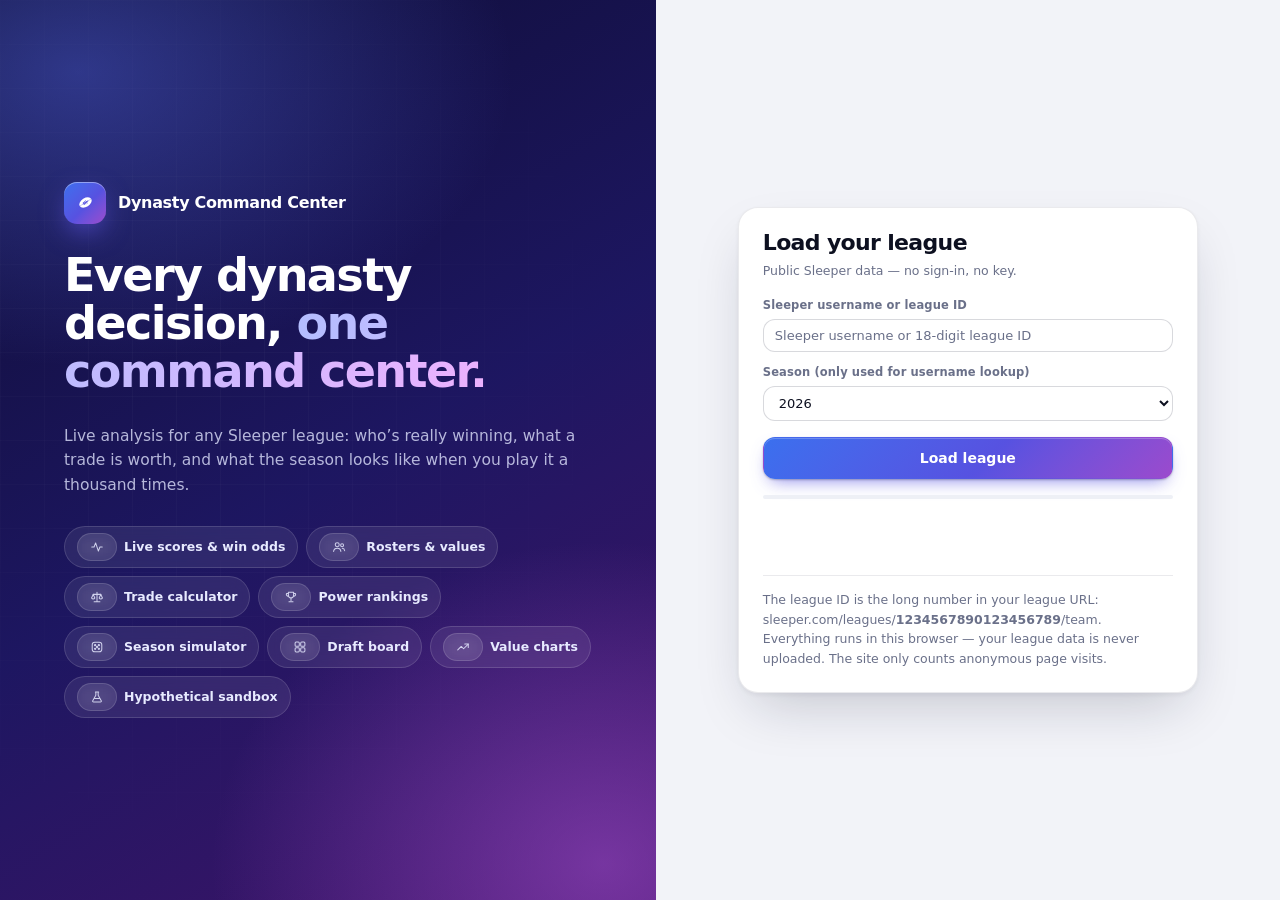
==== index.html @ 86004b3c "Add GoatCounter anonymous visit counts Adds the GoatCounter tag with its automatic page-load count o" ====
<!doctype html>
<html lang="en">
<head>
<meta charset="utf-8">
<meta name="viewport" content="width=device-width, initial-scale=1, viewport-fit=cover">
<title>Dynasty Command Center</title>
<meta name="description" content="Live Sleeper dynasty league analysis — rosters, trade calculator, power rankings, season simulation, draft-pick pricing and a hypothetical roster sandbox.">
<meta name="color-scheme" content="light dark">
<!-- the two media-matched colours are the fallback; once the page runs it keeps one plain tag in step with the theme and accent -->
<meta name="theme-color" content="#f2f3f8" media="(prefers-color-scheme: light)">
<meta name="theme-color" content="#0a0d17" media="(prefers-color-scheme: dark)">
<link rel="icon" href="data:image/svg+xml,<svg xmlns='http://www.w3.org/2000/svg' viewBox='0 0 64 64'><defs><linearGradient id='g' x1='0' y1='0' x2='1' y2='1'><stop offset='0' stop-color='%232a78d6'/><stop offset='1' stop-color='%234a3aa7'/></linearGradient></defs><rect width='64' height='64' rx='14' fill='url(%23g)'/><g transform='rotate(-32 32 32)'><ellipse cx='32' cy='32' rx='18' ry='11' fill='%23fdfdfb'/><path d='M24 32h16' stroke='%232a78d6' stroke-width='2.4' stroke-linecap='round'/><path d='M27 28.6v6.8M31 28.6v6.8M35 28.6v6.8' stroke='%232a78d6' stroke-width='2.2' stroke-linecap='round'/></g></svg>">
<!-- SITE-ONLY: these resolve when hosted; a bare local file just 404s them harmlessly -->
<link rel="apple-touch-icon" href="/apple-touch-icon.png">
<link rel="manifest" href="/site.webmanifest">
<meta name="apple-mobile-web-app-title" content="Dynasty">
<meta name="apple-mobile-web-app-capable" content="yes">
<meta name="mobile-web-app-capable" content="yes">
<meta property="og:type" content="website">
<meta property="og:title" content="Dynasty Command Center">
<meta property="og:description" content="Live Sleeper dynasty league analysis — rosters, trade calculator, power rankings, season simulation, draft-pick pricing and a hypothetical roster sandbox.">
<meta property="og:url" content="https://fantasy.johnsencorey.com/">
<meta property="og:image" content="https://fantasy.johnsencorey.com/og-image.png">
<meta name="twitter:card" content="summary_large_image">
<!-- /SITE-ONLY -->
<link rel="stylesheet" href="css/tokens.css">
<link rel="stylesheet" href="css/layout.css">
<link rel="stylesheet" href="css/components.css">
<link rel="stylesheet" href="css/simple.css">
<link rel="stylesheet" href="css/responsive.css">
<!-- Anonymous visit counts (GoatCounter: no cookies, no personal data). The page-load count is switched off because
     this is one page that changes view without reloading; track() in js/core.js reports each view and a few events,
     page names only — never the URL hash, which carries league IDs and trades. -->
<script data-goatcounter="https://coreyjohnsen.goatcounter.com/count"
        data-goatcounter-settings='{"no_onload": true}'
        async src="//gc.zgo.at/count.js"></script>
</head>
<body>
<div id="app"></div>
<div class="tt" id="tt"></div>
<script src="js/sim-kernel.js"></script>
<script src="js/core.js"></script>
<script src="js/values.js"></script>
<script src="js/league.js"></script>
<script src="js/simulation.js"></script>
<script src="js/ui.js"></script>
<script src="js/shell.js"></script>
<script src="js/rosters.js"></script>
<script src="js/power.js"></script>
<script src="js/standings.js"></script>
<script src="js/trade.js"></script>
<script src="js/finder.js"></script>
<script src="js/sim.js"></script>
<script src="js/draft.js"></script>
<script src="js/stock.js"></script>
<script src="js/player.js"></script>
<script src="js/replay.js"></script>
<script src="js/league-pages.js"></script>
<script src="js/lineup.js"></script>
<script src="js/scout.js"></script>
<script src="js/trades.js"></script>
<script src="js/week-analysis.js"></script>
<script src="js/h2h.js"></script>
<script src="js/week-helpers.js"></script>
<script src="js/week.js"></script>
<script src="js/home.js"></script>
<script src="js/players.js"></script>
<script src="js/hypothetical.js"></script>
<script src="js/share.js"></script>
<script src="js/boot.js"></script>
</body>
</html>
---- css/tokens.css ----
/* ============ tokens ============
   One scale of cool neutrals, one brand (indigo into violet) and the data
   palette (--s1…--s8, --seq-*) that every chart reads from. The brand is chrome
   only — navigation, primary actions, focus — so it never competes with the
   colours that carry meaning in a chart or a position pill. */
:root{
  color-scheme: light;
  --surface-1:#ffffff; --surface-2:#f8f9fc; --surface-3:#eef0f6; --plane:#f2f3f8;
  --text-primary:#0d1020; --text-secondary:#454b63; --text-muted:#6a7089;
  --grid:#e8eaf2; --axis:#c8ccdb; --border:rgba(18,22,48,0.085); --border-strong:rgba(18,22,48,0.16);
  --s1:#2f6df0; --s2:#eb6834; --s3:#1baf7a; --s4:#eda100; --s5:#e87ba4; --s6:#008300; --s7:#6a4fd8; --s8:#e34948;
  --seq-100:#d3e3fc; --seq-150:#bdd5f8; --seq-200:#a3c6f5; --seq-250:#89b7f1; --seq-300:#6fa7ee;
  --seq-350:#5798ea; --seq-400:#3f89e6; --seq-450:#2f6df0; --seq-500:#2960d6; --seq-550:#2252b8;
  --seq-600:#1c4499; --seq-650:#15367d; --seq-700:#0f2961;
  --div-neutral:#eff0f5;
  --good:#12a150; --warning:#fab219; --serious:#ec835a; --critical:#d93b45;
  --good-text:#0a7a3b; --bad-text:#c0303a;
  --brand:#4f5bf0; --brand-2:#8a5cf6; --brand-soft:color-mix(in srgb, var(--brand) 9%, transparent);
  --brand-grad:linear-gradient(135deg,#4468f5 0%,#6a55f2 55%,#8a5cf6 100%);
  --ring:0 0 0 3px color-mix(in srgb, var(--brand) 28%, transparent);
  --ink:#0e1226; --ink-2:#161b36; --ink-text:#aab0cc; --ink-text-hi:#ffffff;
  --hero-a:#10143a; --hero-b:#1c2160; --hero-c:#2d2078;
  --glow-a:rgba(168,108,255,.5); --glow-b:rgba(70,118,255,.42);
  --title-a:#9fb0ff; --title-b:#d2a6ff; --nav-on:#b9c2ff;
  --shadow-xs: 0 1px 2px rgba(18,22,48,.06);
  --shadow: 0 1px 2px rgba(18,22,48,.04), 0 10px 28px -12px rgba(18,22,48,.12);
  --shadow-lg: 0 2px 4px rgba(18,22,48,.05), 0 24px 56px -16px rgba(18,22,48,.22);
  --r:16px; --r-sm:10px;
  --font: "Inter var","Inter",ui-sans-serif,system-ui,-apple-system,"Segoe UI Variable Text","Segoe UI",Roboto,"Helvetica Neue",Arial,sans-serif;
  --ease:cubic-bezier(.2,.7,.2,1);
}
@media (prefers-color-scheme: dark){
  :root:not([data-theme="light"]){
    color-scheme: dark;
    --surface-1:#141826; --surface-2:#0f1320; --surface-3:#1c2132; --plane:#0a0d17;
    --text-primary:#f3f5fb; --text-secondary:#b9bfd3; --text-muted:#8b92ab;
    --grid:#232940; --axis:#343b57; --border:rgba(255,255,255,0.075); --border-strong:rgba(255,255,255,0.15);
    --s1:#4b8cf2; --s2:#e0652f; --s3:#22b585; --s4:#d9981a; --s5:#df5f8e; --s6:#1a9a1a; --s7:#9b8cf0; --s8:#ee6b6b;
    --div-neutral:#343b57;
    --good:#22b15f; --good-text:#3fcf80; --bad-text:#f27a7a;
    --brand:#7480ff; --brand-2:#a37bff;
    --brand-grad:linear-gradient(135deg,#5b78ff 0%,#7a62f7 55%,#9a68fb 100%);
    --ink:#070912; --ink-2:#0d1020;
    --shadow-xs: 0 1px 2px rgba(0,0,0,.4);
    --shadow: 0 1px 2px rgba(0,0,0,.35), 0 12px 32px -12px rgba(0,0,0,.6);
    --shadow-lg: 0 2px 4px rgba(0,0,0,.4), 0 28px 60px -16px rgba(0,0,0,.75);
  }
}
:root[data-theme="dark"]{
  color-scheme: dark;
  --surface-1:#141826; --surface-2:#0f1320; --surface-3:#1c2132; --plane:#0a0d17;
  --text-primary:#f3f5fb; --text-secondary:#b9bfd3; --text-muted:#8b92ab;
  --grid:#232940; --axis:#343b57; --border:rgba(255,255,255,0.075); --border-strong:rgba(255,255,255,0.15);
  --s1:#4b8cf2; --s2:#e0652f; --s3:#22b585; --s4:#d9981a; --s5:#df5f8e; --s6:#1a9a1a; --s7:#9b8cf0; --s8:#ee6b6b;
  --div-neutral:#343b57;
  --good:#22b15f; --good-text:#3fcf80; --bad-text:#f27a7a;
  --brand:#7480ff; --brand-2:#a37bff;
  --brand-grad:linear-gradient(135deg,#5b78ff 0%,#7a62f7 55%,#9a68fb 100%);
  --ink:#070912; --ink-2:#0d1020;
  --shadow-xs: 0 1px 2px rgba(0,0,0,.4);
  --shadow: 0 1px 2px rgba(0,0,0,.35), 0 12px 32px -12px rgba(0,0,0,.6);
  --shadow-lg: 0 2px 4px rgba(0,0,0,.4), 0 28px 60px -16px rgba(0,0,0,.75);
}

/* ---- accent themes ----
   The brand is one hue. Everything that is "brand" — buttons, links, focus, the
   sidebar's tint, the home banner, the landing page — is derived from --hue, so a
   theme is a single number (plus --cs, how saturated: 0 is graphite). The hex
   values above are what a browser without oklch() keeps: the original indigo. */
:root{--hue:278;--cs:1}
:root[data-accent="blue"]{--hue:252}
:root[data-accent="teal"]{--hue:200}
:root[data-accent="green"]{--hue:157}
:root[data-accent="orange"]{--hue:48}
:root[data-accent="rose"]{--hue:8}
:root[data-accent="graphite"]{--hue:265;--cs:.12}
@supports (color: oklch(50% .1 200)){
  :root{
    --brand:oklch(53% calc(.21*var(--cs)) var(--hue));
    --brand-2:oklch(57% calc(.2*var(--cs)) calc(var(--hue) + 32));
    --brand-grad:linear-gradient(135deg,oklch(58% calc(.2*var(--cs)) calc(var(--hue) - 14)) 0%,var(--brand) 55%,var(--brand-2) 100%);
    --ink:oklch(15.5% calc(.04*var(--cs)) var(--hue)); --ink-2:oklch(20.5% calc(.052*var(--cs)) var(--hue));
    --hero-a:oklch(19% calc(.075*var(--cs)) var(--hue)); --hero-b:oklch(27% calc(.125*var(--cs)) var(--hue)); --hero-c:oklch(31% calc(.14*var(--cs)) calc(var(--hue) + 24));
    --glow-a:oklch(62% calc(.2*var(--cs)) calc(var(--hue) + 36) / .5); --glow-b:oklch(60% calc(.2*var(--cs)) calc(var(--hue) - 6) / .42);
    --title-a:oklch(82% calc(.11*var(--cs)) var(--hue)); --title-b:oklch(84% calc(.12*var(--cs)) calc(var(--hue) + 40));
    --nav-on:oklch(84% calc(.09*var(--cs)) var(--hue));
  }
}
@supports (color: oklch(50% .1 200)){
  @media (prefers-color-scheme: dark){
    :root:not([data-theme="light"]){
      --brand:oklch(71% calc(.17*var(--cs)) var(--hue));
      --brand-2:oklch(73% calc(.17*var(--cs)) calc(var(--hue) + 32));
      --brand-grad:linear-gradient(135deg,oklch(66% calc(.19*var(--cs)) calc(var(--hue) - 14)) 0%,oklch(62% calc(.2*var(--cs)) var(--hue)) 55%,oklch(64% calc(.2*var(--cs)) calc(var(--hue) + 32)) 100%);
      --side-wash:14%; --page-wash:3.5%;
    --ink:oklch(9.5% calc(.024*var(--cs)) var(--hue)); --ink-2:oklch(13% calc(.032*var(--cs)) var(--hue));
      /* the dark surfaces carry only a whisper of the accent's hue, so they read as near-neutral charcoal; the sidebar (--ink) sits darker than the page */
      --plane:oklch(14.5% calc(.014*var(--cs)) var(--hue)); --surface-1:oklch(18.5% calc(.016*var(--cs)) var(--hue));
      --surface-2:oklch(16.3% calc(.015*var(--cs)) var(--hue)); --surface-3:oklch(23% calc(.018*var(--cs)) var(--hue));
      --grid:oklch(26% calc(.02*var(--cs)) var(--hue)); --axis:oklch(35% calc(.024*var(--cs)) var(--hue)); --div-neutral:oklch(35% calc(.024*var(--cs)) var(--hue));
    }
  }
  :root[data-theme="dark"]{
    --brand:oklch(71% calc(.17*var(--cs)) var(--hue));
    --brand-2:oklch(73% calc(.17*var(--cs)) calc(var(--hue) + 32));
    --brand-grad:linear-gradient(135deg,oklch(66% calc(.19*var(--cs)) calc(var(--hue) - 14)) 0%,oklch(62% calc(.2*var(--cs)) var(--hue)) 55%,oklch(64% calc(.2*var(--cs)) calc(var(--hue) + 32)) 100%);
    --side-wash:14%; --page-wash:3.5%;
    --ink:oklch(9.5% calc(.024*var(--cs)) var(--hue)); --ink-2:oklch(13% calc(.032*var(--cs)) var(--hue));
    /* the dark surfaces carry only a whisper of the accent's hue, so they read as near-neutral charcoal; the sidebar (--ink) sits darker than the page */
    --plane:oklch(14.5% calc(.014*var(--cs)) var(--hue)); --surface-1:oklch(18.5% calc(.016*var(--cs)) var(--hue));
    --surface-2:oklch(16.3% calc(.015*var(--cs)) var(--hue)); --surface-3:oklch(23% calc(.018*var(--cs)) var(--hue));
    --grid:oklch(26% calc(.02*var(--cs)) var(--hue)); --axis:oklch(35% calc(.024*var(--cs)) var(--hue)); --div-neutral:oklch(35% calc(.024*var(--cs)) var(--hue));
  }
}

*{box-sizing:border-box}
html,body{height:100%}
html{-webkit-text-size-adjust:100%}
body{margin:0;background:var(--plane);color:var(--text-primary);font-family:var(--font);font-size:14px;line-height:1.5;
  -webkit-font-smoothing:antialiased;-moz-osx-font-smoothing:grayscale;text-rendering:optimizeLegibility;
  font-feature-settings:"cv11","ss03","tnum" 0}
h1,h2,h3,h4{margin:0;font-weight:650;letter-spacing:-.018em}
a{color:var(--brand)}
button{font-family:inherit;font-size:inherit;color:inherit}
::selection{background:color-mix(in srgb, var(--brand) 30%, transparent)}
::-webkit-scrollbar{width:10px;height:10px}
::-webkit-scrollbar-thumb{background:var(--axis);border-radius:6px;border:3px solid transparent;background-clip:content-box}
::-webkit-scrollbar-thumb:hover{background:var(--text-muted);background-clip:content-box}
::-webkit-scrollbar-track{background:transparent}
:focus-visible{outline:2px solid var(--brand);outline-offset:2px}
---- css/layout.css ----
/* ============ shell ============ */
#app{min-height:100%}
.shell{display:grid;grid-template-columns:244px 1fr;min-height:100vh}
.shell>*{min-width:0}
/* the sidebar is always ink, in either theme: it is the one fixed landmark, and
   a dark rail makes the working surface beside it read as lighter and calmer */
.side{
  background:
    radial-gradient(320px 220px at 0% 0%, color-mix(in srgb, var(--brand) var(--side-wash,26%), transparent), transparent 70%),
    linear-gradient(180deg,var(--ink-2),var(--ink));
  color:var(--ink-text);padding:16px 12px 14px;display:flex;flex-direction:column;gap:1px;
  position:sticky;top:0;height:100vh;overflow-y:auto;scrollbar-width:thin;scrollbar-color:rgba(255,255,255,.14) transparent;
}
.side::-webkit-scrollbar-thumb{background:rgba(255,255,255,.14);background-clip:content-box}
.brand{display:flex;align-items:center;gap:11px;padding:4px 8px 16px}
.brand .mark{width:34px;height:34px;border-radius:11px;background:var(--brand-grad);flex:none;display:grid;place-items:center;
  box-shadow:0 6px 18px -4px color-mix(in srgb, var(--brand) 70%, transparent), inset 0 1px 0 rgba(255,255,255,.35)}
.brand .mark svg{width:19px;height:19px;color:#fff}
.brand b{font-size:15px;letter-spacing:-.02em;line-height:1.1;color:var(--ink-text-hi);display:block}
.brand small{display:block;color:var(--ink-text);font-size:10px;font-weight:600;letter-spacing:.12em;text-transform:uppercase;margin-top:2px;opacity:.8}
.navgroup{font-size:10px;font-weight:700;letter-spacing:.12em;text-transform:uppercase;color:rgba(170,176,204,.5);padding:14px 11px 5px}
.navbtn{position:relative;display:flex;align-items:center;gap:11px;padding:8px 11px;border-radius:10px;border:0;background:transparent;
  color:var(--ink-text);cursor:pointer;text-align:left;width:100%;font-size:13.5px;font-weight:540;
  transition:background .15s,color .15s}
.navbtn:hover{background:rgba(255,255,255,.07);color:var(--ink-text-hi)}
.navbtn:focus-visible{outline-color:#fff;outline-offset:-2px}
.navbtn.on{background:rgba(255,255,255,.1);color:var(--ink-text-hi);font-weight:640;box-shadow:inset 0 0 0 1px rgba(255,255,255,.06)}
.navbtn.on::before{content:'';position:absolute;left:-12px;top:9px;bottom:9px;width:3px;border-radius:0 3px 3px 0;background:var(--brand-grad)}
.navbtn .ic{width:18px;height:18px;flex:none;display:grid;place-items:center;opacity:.8}
.navbtn .ic svg{width:18px;height:18px}
.navbtn.on .ic{opacity:1;color:var(--nav-on)}
.side .spacer{flex:1;min-height:12px}
.side .foot{padding:12px 11px 2px;border-top:1px solid rgba(255,255,255,.08);margin-top:10px;font-size:11px;color:rgba(170,176,204,.7);line-height:1.6}

.main{min-width:0;display:flex;flex-direction:column;
  background:radial-gradient(900px 380px at 78% -60px, color-mix(in srgb, var(--brand) var(--page-wash,9%), transparent), transparent 70%)}
.topbar{position:sticky;top:0;z-index:30;
  background:color-mix(in srgb, var(--plane) 82%, transparent);
  -webkit-backdrop-filter:saturate(1.6) blur(16px);backdrop-filter:saturate(1.6) blur(16px);
  border-bottom:1px solid var(--border);padding:12px 28px;display:flex;align-items:center;gap:10px;flex-wrap:wrap}
.topbar .lg{font-weight:700;font-size:17px;letter-spacing:-.02em;line-height:1.2}
.topbar .sub{color:var(--text-muted);font-size:12.5px}
.topbar .grow{flex:1}
.topbar .btn .bl{display:inline}
.live{display:inline-flex;align-items:center;gap:7px;padding:4px 11px;border-radius:99px;font-size:11.5px;font-weight:700;letter-spacing:.01em;
  color:var(--brand);background:color-mix(in srgb, var(--brand) 11%, var(--surface-1));border:1px solid color-mix(in srgb, var(--brand) 32%, transparent)}
.live i{width:7px;height:7px;border-radius:50%;background:currentColor;box-shadow:0 0 0 0 currentColor;animation:pulse 1.8s ease-out infinite}
.live.idle{color:var(--text-secondary);background:var(--surface-1);border-color:var(--border-strong)}
.live.idle i{animation:none;opacity:.55}
@keyframes pulse{0%{box-shadow:0 0 0 0 color-mix(in srgb, currentColor 55%, transparent)}70%{box-shadow:0 0 0 7px transparent}100%{box-shadow:0 0 0 0 transparent}}
/* The content column takes whatever width the window gives it. Nothing here is
   a wall of prose, and every grid is auto-fit, so a wide monitor buys more
   cards per row rather than longer lines. The cap is past any ordinary display
   — it only stops a table spreading itself across an ultrawide. */
.content{padding:24px 28px 56px;width:100%;max-width:1760px;margin-inline:auto}
@media (min-width:1700px){ .content{padding:28px 36px 64px} }
@keyframes rise{from{opacity:0;transform:translateY(10px)}to{opacity:1;transform:none}}
/* only on a change of page — a re-render from a click inside one must not replay it */
.content.enter>*{animation:rise .42s var(--ease) both}
.content.enter>*:nth-child(2){animation-delay:.04s}
.content.enter>*:nth-child(3){animation-delay:.08s}
.content.enter>*:nth-child(4){animation-delay:.12s}
.content.enter>*:nth-child(n+5){animation-delay:.16s}
@media (prefers-reduced-motion:reduce){ .content.enter>*{animation:none} .live i{animation:none} *{transition-duration:.01ms!important} }

/* ============ player tiers ============ */
:root{
  --m-diamond-a:#3fd9ff; --m-diamond-b:#8b6bff; --m-diamond-c:#ff62c8;
  --m-gold-a:#ffd84a; --m-gold-b:#e08a00; --m-gold-c:#fff2b0;
  --m-silver-a:#f6f8fc; --m-silver-b:#6f7e9c; --m-silver-c:#ffffff;
  --m-bronze-a:#eaa062; --m-bronze-b:#9c4f17; --m-bronze-c:#f7c999;
}
.medal.diamond{--m-grad:linear-gradient(115deg,var(--m-diamond-a),var(--m-diamond-b),var(--m-diamond-c),var(--m-diamond-a));--m-tint:rgba(110,160,255,.14);--m-edge:#7f9bff;--m-bar:linear-gradient(180deg,#3fd9ff,#8b6bff 55%,#ff62c8)}
.medal.gold{--m-grad:linear-gradient(115deg,var(--m-gold-b),var(--m-gold-a),var(--m-gold-c),var(--m-gold-b));--m-tint:rgba(242,169,0,.15);--m-edge:#e8a000;--m-bar:linear-gradient(180deg,#ffd84a,#e08a00)}
.medal.silver{--m-grad:linear-gradient(115deg,var(--m-silver-b),var(--m-silver-a),var(--m-silver-c),var(--m-silver-b));--m-tint:rgba(120,135,165,.14);--m-edge:#8493b0;--m-bar:linear-gradient(180deg,#f6f8fc,#6f7e9c 60%,#c9d2e3)}
.medal.bronze{--m-grad:linear-gradient(115deg,var(--m-bronze-b),var(--m-bronze-a),var(--m-bronze-c),var(--m-bronze-b));--m-tint:rgba(168,90,30,.14);--m-edge:#b8662a;--m-bar:linear-gradient(180deg,#eaa062,#9c4f17)}
.mring{display:inline-flex;flex:none;padding:3.5px;border-radius:50%;background:var(--m-grad);background-size:300% 100%;line-height:0;vertical-align:middle}
.mring.lg{padding:4px;border-radius:17px}
.mring.mhero{padding:5px;border-radius:17px}
.mring.mhero>*{border-radius:13px!important;display:block}
.mring.sm{padding:3px}
.mring.xs{padding:2.5px}
.lupface .mring.lg{border-radius:50%;padding:4px}
.lupface .mring>.face.lg{border-width:0}
.mring>.face{box-shadow:0 0 0 1px var(--surface-1)}
.mring:not(.anim){background-size:100% 100%}
.mring{box-shadow:0 0 0 1px rgba(20,30,60,.22)}
.mring.diamond{box-shadow:0 0 0 1px rgba(90,110,255,.45),0 0 12px 0 rgba(90,170,255,.6)}
.mring.gold{box-shadow:0 0 0 1px rgba(170,100,0,.45),0 0 11px -1px rgba(242,169,0,.65)}
.mring.silver{box-shadow:0 0 0 1px rgba(60,75,110,.42),0 0 6px -1px rgba(130,150,190,.55)}
.mring.bronze{box-shadow:0 0 0 1px rgba(110,50,10,.45),0 0 6px -2px rgba(184,102,42,.5)}
.pcard.medal,.card.medal.mhero{position:relative;overflow:hidden;border-color:var(--m-edge);
  background:linear-gradient(100deg,var(--m-tint),transparent 62%),var(--surface-1)}
.pcard.medal::after,.card.medal.mhero::after{content:"";position:absolute;inset:0;pointer-events:none;opacity:0;
  background:linear-gradient(105deg,transparent 40%,rgba(255,255,255,.55) 50%,transparent 60%);background-size:250% 100%;background-position:150% 0}
.pcard.medal.diamond::after,.pcard.medal.gold::after,.card.medal.mhero.diamond::after,.card.medal.mhero.gold::after{opacity:.5}
.card.medal.mhero{box-shadow:var(--shadow),0 0 0 1px var(--m-edge) inset}
  color:#1a1405;background:var(--m-grad);background-size:300% 100%;vertical-align:middle}
@keyframes medal-flow{to{background-position:-300% 0}}
@keyframes medal-sweep{0%,55%{background-position:150% 0}100%{background-position:-50% 0}}
.mring.anim.diamond{animation:medal-flow 5s linear infinite}
.mring.anim.gold{animation:medal-flow 8s linear infinite}
.mring.anim.silver{animation:medal-flow 14s linear infinite}
.pcard.medal.anim.diamond::after,.card.medal.mhero.anim.diamond::after{animation:medal-sweep 4.5s ease-in-out infinite}
.pcard.medal.anim.gold::after,.card.medal.mhero.anim.gold::after{animation:medal-sweep 7s ease-in-out infinite}
@media (max-width:760px){ .mring.anim.silver,.pcard.medal.anim.gold::after{animation:none} }
@media (prefers-reduced-motion:reduce){ .mring,.pcard.medal::after,.card.medal.mhero::after{animation:none!important} }
:root[data-theme="dark"] .medal{--m-tint:rgba(255,255,255,.05)}
:root[data-theme="dark"] .medal.diamond{--m-tint:rgba(125,232,255,.1)}
:root[data-theme="dark"] .medal.gold{--m-tint:rgba(242,169,0,.14)}
:root[data-theme="dark"] .medal.silver{--m-tint:rgba(170,185,215,.1)}
:root[data-theme="dark"] .medal.bronze{--m-tint:rgba(210,120,50,.14)}
@media (prefers-color-scheme:dark){
  :root:not([data-theme="light"]) .medal{--m-tint:rgba(255,255,255,.05)}
  :root:not([data-theme="light"]) .medal.diamond{--m-tint:rgba(125,232,255,.1)}
  :root:not([data-theme="light"]) .medal.gold{--m-tint:rgba(242,169,0,.14)}
  :root:not([data-theme="light"]) .medal.silver{--m-tint:rgba(170,185,215,.1)}
  :root:not([data-theme="light"]) .medal.bronze{--m-tint:rgba(210,120,50,.14)}
}
:root[data-theme="dark"] .pcard.medal::after{background:linear-gradient(105deg,transparent 40%,rgba(255,255,255,.14) 50%,transparent 60%);background-size:250% 100%}
@media (prefers-color-scheme:dark){ :root:not([data-theme="light"]) .pcard.medal::after{background:linear-gradient(105deg,transparent 40%,rgba(255,255,255,.14) 50%,transparent 60%);background-size:250% 100%} }

/* ---- trading card ---- */
.pcxstage{display:grid;justify-items:center;gap:12px;padding:10px 0 4px}
.pcxcard{--rx:0deg;--ry:0deg;--mx:50%;--my:50%;--hx:0%;--hy:0%;position:relative;width:min(300px,86vw);aspect-ratio:5/7;border-radius:20px;padding:6px;
  transform:perspective(900px) rotateX(var(--rx)) rotateY(var(--ry));transition:transform .5s var(--ease),box-shadow .3s;touch-action:pan-y;
  background:var(--pcx-frame);box-shadow:0 18px 40px -14px rgba(18,22,48,.5),0 2px 6px rgba(18,22,48,.2);background-size:260% 260%;background-position:calc(50% + var(--hx)*.85) calc(50% + var(--hy)*.85)}
.pcxcard.pcxon{transition:transform .08s linear,box-shadow .3s;box-shadow:0 30px 50px -16px rgba(18,22,48,.55),0 2px 6px rgba(18,22,48,.2)}
.pcxcard.none,.pxm.none{--pcx-frame:#a9b0c4;--pcx-bg:#eff1f7;--pcx-art:#dde1ec}
.pcxcard.bronze,.pxm.bronze{--pcx-frame:linear-gradient(140deg,#e0a070,#a8622f 50%,#e8b186);--pcx-bg:linear-gradient(170deg,#fff4ea,#f0d3b8);--pcx-art:linear-gradient(160deg,#e9c3a0,#f8e4d1)}
.pcxcard.silver,.pxm.silver{--pcx-frame:linear-gradient(135deg,#d5dcec 0%,#5d6c8c 14%,#ffffff 28%,#8696b8 44%,#f4f7ff 58%,#4f5f82 76%,#c4cee4 90%,#ffffff 100%);--pcx-bg:repeating-linear-gradient(118deg,rgba(255,255,255,.75) 0 1.5px,rgba(120,138,178,.14) 1.5px 4px),linear-gradient(170deg,#fcfdff,#c9d2e6);--pcx-art:linear-gradient(135deg,#b3c0dc,#f6f8fd 45%,#a2b0d0)}
.pcxcard.silver{box-shadow:0 18px 40px -12px rgba(110,130,185,.6),0 2px 6px rgba(18,22,48,.2)}
.pcxcard.gold,.pxm.gold{--pcx-frame:linear-gradient(140deg,#fff0b0,#f2a900 40%,#ffe27a 65%,#d99200);--pcx-bg:linear-gradient(170deg,#fffaf0,#fbe9bd);--pcx-art:linear-gradient(160deg,#ffe9a8,#fff6dc)}
.pcxcard.diamond,.pxm.diamond{--pcx-frame:linear-gradient(140deg,#7de8ff,#a98bff 40%,#ff9ad5 65%,#7de8ff);--pcx-bg:linear-gradient(170deg,#f6fcff,#e4e2ff);--pcx-art:linear-gradient(160deg,#c4efff,#e2d6ff 55%,#ffd9ee)}
.pcxcard.diamond{box-shadow:0 18px 44px -12px rgba(125,150,255,.55),0 2px 6px rgba(18,22,48,.2)}
.pcxcard.gold{box-shadow:0 18px 44px -12px rgba(242,169,0,.5),0 2px 6px rgba(18,22,48,.2)}
.pcxface{position:relative;height:100%;border-radius:15px;overflow:hidden;background:var(--pcx-bg);color:#14182c;display:flex;flex-direction:column;padding:11px 11px 10px;gap:8px}
.pcxtop{display:flex;justify-content:space-between;align-items:baseline;gap:8px}
.pcxname{font-weight:780;font-size:19px;letter-spacing:-.02em;line-height:1.1;min-width:0}
.pcxrank{font-size:11px;font-weight:700;color:#5a6180;white-space:nowrap}
.pcxart{position:relative;flex:1;min-height:0;border-radius:11px;overflow:hidden;background:var(--pcx-art);box-shadow:inset 0 0 0 1px rgba(18,22,48,.14)}
.pcxart img{position:absolute;inset:0;width:100%;height:100%;object-fit:cover;object-position:50% 18%}
.pcxpos{position:absolute;left:-4px;bottom:-14px;font-size:92px;font-weight:900;letter-spacing:-.05em;color:rgba(18,22,48,.1);line-height:1;pointer-events:none}
.pcxteam{position:absolute;right:5px;top:5px;width:52px;height:52px;display:grid;place-items:center}
.pcxteam .tlogo{width:50px;height:50px;margin:0;display:block;object-fit:contain;filter:drop-shadow(0 1px 3px rgba(18,22,48,.45))}
.pcxdef .pcxdeflogo{position:absolute;left:50%;top:50%;width:68%;height:68%;transform:translate(-50%,-50%);object-fit:contain;filter:drop-shadow(0 6px 10px rgba(18,22,48,.28))}
.pxmdef{position:absolute;left:50%;top:50%;width:70%;height:70%;transform:translate(-50%,-50%);object-fit:contain;filter:drop-shadow(0 2px 3px rgba(18,22,48,.3))}
.pcxmeta{font-size:11px;font-weight:650;color:#4a5170;letter-spacing:.02em;text-align:center}
.pcxstats{display:grid;grid-template-columns:repeat(3,1fr);gap:6px}
.pcxs{background:rgba(255,255,255,.7);border:1px solid rgba(18,22,48,.12);border-radius:9px;padding:5px 4px 4px;text-align:center;min-width:0}
.pcxk{font-size:9px;font-weight:750;letter-spacing:.08em;text-transform:uppercase;color:#5a6180}
.pcxv{font-size:16px;font-weight:800;letter-spacing:-.02em;line-height:1.2;white-space:nowrap}
.pcxsub{font-size:9.5px;color:#6a7089;line-height:1.1;min-height:10px}
/* the shine: a glare that follows the pointer, and a foil that slides under it */
.pcxglare,.pcxholo{position:absolute;inset:0;pointer-events:none;border-radius:inherit}
.pcxglare{background:radial-gradient(circle at var(--mx) var(--my),rgba(255,255,255,.55),transparent 48%);opacity:0;transition:opacity .3s;mix-blend-mode:soft-light}
.pcxcard.pcxon .pcxglare{opacity:1}
.pcxholo{opacity:0;transition:opacity .3s;mix-blend-mode:color-dodge;border-radius:inherit;background-size:220% 220%;background-position:calc(50% + var(--hx)) calc(50% + var(--hy))}
.pcxcard.diamond .pcxholo{background-image:repeating-linear-gradient(115deg,#ff7ad9 0%,#ffd86b 12%,#7dffa8 24%,#6bd6ff 36%,#a98bff 48%,#ff7ad9 60%);opacity:.38}
.pcxcard.diamond.pcxon .pcxholo{opacity:.62}
.pcxcard.gold .pcxholo{background-image:linear-gradient(115deg,transparent 20%,rgba(255,236,150,.95) 40%,rgba(255,255,255,.9) 50%,rgba(255,200,60,.9) 60%,transparent 80%);opacity:.2}
.pcxcard.gold.pcxon .pcxholo{opacity:.5}
.pcxcard.silver .pcxholo{background-image:linear-gradient(115deg,transparent 18%,rgba(255,255,255,.95) 38%,rgba(190,205,240,.9) 50%,rgba(255,255,255,.95) 62%,transparent 82%);opacity:.32}
.pcxcard.silver.pcxon .pcxholo{opacity:.7}
.pcxcard.anim.silver .pcxholo{animation:pcx-drift 7s ease-in-out infinite alternate}
.pcxcard.anim.silver:not(.pcxon){animation:pcx-frame 8s ease-in-out infinite alternate}
.pcxcard.anim.diamond:not(.pcxon){animation:pcx-frame 7s ease-in-out infinite alternate}
.pcxcard.anim.gold:not(.pcxon){animation:pcx-frame 9s ease-in-out infinite alternate}
@keyframes pcx-frame{from{background-position:30% 30%}to{background-position:70% 70%}}
.pcxcard.anim.diamond .pcxholo{animation:pcx-drift 6s ease-in-out infinite alternate}
.pcxcard.anim.gold .pcxholo{animation:pcx-drift 8s ease-in-out infinite alternate}
.pcxcard.pcxon .pcxholo{animation:none}
@keyframes pcx-drift{from{background-position:20% 20%}to{background-position:80% 80%}}
.pcxcap{text-align:center}
@media (prefers-reduced-motion:reduce){ .pcxcard{transform:none!important;transition:none} .pcxholo{animation:none!important} }

/* ---- small cards: the home line-up and the roster deck ---- */
.pcxfit{position:relative;flex:none}
.pcxscale{position:absolute;left:0;top:0;width:300px;height:420px;transform:scale(var(--k,1));transform-origin:0 0}
.pcxscale .pcxcard{width:300px}
.pcxlink{cursor:pointer;border-radius:20px}
.pcxlink:focus-visible{outline:2px solid var(--s1);outline-offset:4px}
.pcxhand{display:flex;flex-wrap:wrap;justify-content:center;gap:14px 8px}
.pcxhandi{display:grid;justify-items:center;gap:6px}
.pcxdeck{display:flex;align-items:flex-end;padding:44px 26px 12px;overflow-x:auto;overflow-y:hidden;min-height:0}
.pcxdeck .pcxfit{margin-left:-88px;transition:transform .38s var(--ease),margin .38s var(--ease),filter .3s}
.pcxdeck .pcxfit:first-child{margin-left:0}
.pcxdeck .pcxfit:hover,.pcxdeck .pcxfit:focus-visible{transform:translateY(-34px) scale(1.07);z-index:5}
.pcxdeck:hover .pcxfit:not(:hover){filter:brightness(.97)}
.pcxdeck .pcxfit:hover~.pcxfit{transform:translateX(46px)}
.pcxdeck .pcxfit:nth-child(n){z-index:auto}
@media (prefers-reduced-motion:reduce){ .pcxdeck .pcxfit{transition:none} }
@media (hover:none){ .pcxdeck .pcxfit{margin-left:-60px} }
/* room on the right for the cards that slide aside when one is pulled up, so a full deck never grows a scrollbar on hover */
@media (hover:hover){ .pcxdeck{padding-right:56px} }
/* the deck's scrollbar: a slim rounded pill instead of the system bar. Chrome, Edge and Safari take the
   -webkit rules (and ignore them once scrollbar-color is set, so it is given to Firefox alone); a phone
   keeps its own overlay bar. */
@media (hover:hover){
  .pcxdeck::-webkit-scrollbar{height:10px}
  .pcxdeck::-webkit-scrollbar-track{margin:0 26px;border-radius:99px;background:color-mix(in srgb,var(--text-muted) 14%,transparent)}
  .pcxdeck::-webkit-scrollbar-thumb{border-radius:99px;background:linear-gradient(90deg,var(--brand),var(--brand-2));border:2px solid transparent;background-clip:padding-box;min-width:48px}
  .pcxdeck::-webkit-scrollbar-thumb:hover{background:linear-gradient(90deg,var(--brand-2),var(--brand));background-clip:padding-box}
  @supports (-moz-appearance:none){ .pcxdeck{scrollbar-width:thin;scrollbar-color:color-mix(in srgb,var(--brand) 70%,transparent) color-mix(in srgb,var(--text-muted) 14%,transparent)} }
}

/* ---- hover preview + deal cards ---- */
.pcxpop{position:fixed;z-index:1200;pointer-events:none;opacity:0;transform:translateY(6px) scale(.96);transition:opacity .18s var(--ease),transform .22s var(--ease);filter:drop-shadow(0 18px 28px rgba(18,22,48,.35))}
.pcxpop.in{opacity:1;transform:none}
.pcxpop .pcxcard{transform:none!important}
.tmini-items.cards.gave .pxm{opacity:.78;filter:saturate(.8)}
.tmini-items.cards.gave .pxm:hover{opacity:1;filter:none}
.tray-items.cards,.tmini-items.cards{display:flex;flex-wrap:wrap;gap:10px;align-content:flex-start}
.tray-items.cards .tray-foot{flex-basis:100%}
.pxmwrap{display:grid;gap:5px;justify-items:center;align-content:start}
.pxm{position:relative;width:96px;height:134px;padding:3px;border-radius:12px;background:var(--pcx-frame);background-size:260% 260%;box-shadow:0 6px 14px -8px rgba(18,22,48,.5),0 1px 2px rgba(18,22,48,.2);transition:transform .22s var(--ease),box-shadow .22s;flex:none}
.pxm:hover{transform:translateY(-4px);box-shadow:0 14px 22px -10px rgba(18,22,48,.5),0 1px 2px rgba(18,22,48,.2)}
.pxm.pcxlink:focus-visible{outline:2px solid var(--s1);outline-offset:3px}
.pxmface{height:100%;border-radius:9px;overflow:hidden;background:var(--pcx-bg);color:#14182c;display:flex;flex-direction:column;padding:4px 4px 5px;gap:3px;min-width:0}
.pxmart{position:relative;flex:1;min-height:0;border-radius:6px;overflow:hidden;background:var(--pcx-art);box-shadow:inset 0 0 0 1px rgba(18,22,48,.14)}
.pxmart img{position:absolute;inset:0;width:100%;height:100%;object-fit:cover;object-position:50% 20%}
.pxmpick{position:absolute;inset:0;display:grid;place-items:center;color:rgba(18,22,48,.4)}
.pxmpick svg{width:30px;height:30px}
.pxmpos{position:absolute;left:3px;top:3px;font-size:8.5px;font-weight:800;letter-spacing:.04em;padding:1px 5px;border-radius:99px;background:rgba(20,24,44,.82);color:#fff}
.pxmval{position:absolute;right:3px;bottom:3px;font-size:10px;font-weight:800;padding:0 5px;border-radius:99px;background:rgba(255,255,255,.92);font-variant-numeric:tabular-nums}
.pxmname{font-size:10.5px;font-weight:760;letter-spacing:-.01em;line-height:1.1;white-space:nowrap;overflow:hidden;text-overflow:ellipsis}
.pxmsub{font-size:8.5px;color:#5a6180;line-height:1.1;white-space:nowrap;overflow:hidden;text-overflow:ellipsis}
.pxmx{position:absolute;right:-7px;top:-7px;width:20px;height:20px;border-radius:50%;border:1px solid var(--border-strong);background:var(--surface-1);color:var(--text-secondary);display:grid;place-items:center;cursor:pointer;padding:0;opacity:0;transition:opacity .15s;z-index:2}
.pxm:hover .pxmx,.pxmx:focus-visible{opacity:1}
.pxmx svg{width:11px;height:11px}
@media (hover:none){ .pxmx{opacity:1} }
.pxm.anim.diamond:not(:hover){animation:pcx-frame 7s ease-in-out infinite alternate}
.pxm.anim.gold:not(:hover){animation:pcx-frame 9s ease-in-out infinite alternate}
@media (prefers-reduced-motion:reduce){ .pxm{animation:none!important;transition:none} .pcxpop{transition:none} }

/* ---- phones: the deck is a swipeable strip ---- */
.pcxfit .pcxcard{touch-action:manipulation}
.pcxdeck{overscroll-behavior-x:contain;-webkit-overflow-scrolling:touch}
.pcxhint{display:none;text-align:center;margin-top:-6px}
@media (hover:none){
  .pcxdeck{padding-top:18px;padding-right:40px;-webkit-mask-image:linear-gradient(90deg,#000 calc(100% - 36px),transparent);mask-image:linear-gradient(90deg,#000 calc(100% - 36px),transparent)}
  .pcxdeck .pcxfit:hover,.pcxdeck .pcxfit:hover~.pcxfit{transform:none}
  .pcxdeck .pcxfit:active{transform:translateY(-10px);transition-duration:.12s}
  .pcxhint{display:block}
}

/* ---- row accent: a tier bar down the left edge and a faint wash across the row ---- */
.trm{--m-wash:color-mix(in srgb,var(--m-tint) 50%,transparent)}
.lnrow{display:grid;grid-template-columns:46px 1fr auto;gap:9px;align-items:center;padding:3px 0;border-bottom:1px solid var(--grid)}
.lnrow.trm{padding-left:10px;border-radius:6px 0 0 6px}
table.tbl tbody tr.trm td{background-image:linear-gradient(var(--m-wash),var(--m-wash))}
table.tbl tbody tr.trm td:first-child{background-image:var(--m-bar),linear-gradient(var(--m-wash),var(--m-wash));background-size:4px 100%,auto;background-repeat:no-repeat,repeat;background-position:left top,0 0}
.bitem.trm,.sigrow.trm,.dealitem.trm,.lnrow.trm,.pcard.trm:not(.hypin){background-image:var(--m-bar),linear-gradient(90deg,var(--m-tint),transparent 80%);background-size:4px 100%,auto;background-repeat:no-repeat;background-position:left top,0 0}

/* ---- player page: card beside the headline numbers ---- */
.pcxhero{display:grid;grid-template-columns:minmax(0,320px) minmax(0,1fr);gap:8px 30px;align-items:center}
.pcxhero>.grid{grid-template-columns:repeat(3,minmax(0,1fr))!important}
@media (max-width:1180px){ .pcxhero>.grid{grid-template-columns:repeat(2,minmax(0,1fr))!important} }
@media (max-width:900px){ .pcxhero{grid-template-columns:minmax(0,1fr)} .pcxhero>.grid{grid-template-columns:repeat(auto-fit,minmax(min(146px,100%),1fr))!important} }

.vq .ax{font-size:10px}
@media (max-width:760px){ .vq .ax{font-size:10.5px} }
/* ---- compact card: when a card is shown small, keep only what stays readable ---- */
.pcxcard.sm .pcxface{padding:12px 12px 12px;gap:10px}
.pcxcard.sm .pcxname{font-size:28px;line-height:1.05}
.pcxcard.sm .pcxrank{font-size:17px}
.pcxcard.sm .pcxmeta,.pcxcard.sm .pcxsub,.pcxcard.sm .pcxdraft{display:none}
.pcxcard.sm .pcxstats{grid-template-columns:repeat(2,1fr);gap:10px}
.pcxcard.sm .pcxs{padding:8px 4px 7px;border-radius:12px}
.pcxcard.sm .pcxk{font-size:15px}
.pcxcard.sm .pcxv{font-size:33px}
.pcxcard.sm .pcxteam{width:64px;height:64px;right:8px;top:8px}
.pcxcard.sm .pcxteam .tlogo{width:62px;height:62px}
.pcxcard.sm .pcxpos{font-size:110px}

/* ---- the three likeliest champions on the simulator ---- */
.tpodium{display:grid;grid-template-columns:repeat(3,minmax(0,1fr));gap:14px;align-items:end}
.tpod{--tc:#c99a1e;--tc2:#e8c35a;position:relative;display:grid;justify-items:center;align-content:start;gap:4px;padding:20px 14px 16px;
  border:1px solid var(--border);border-radius:var(--r);background:var(--surface-1);box-shadow:var(--shadow);overflow:hidden}
.tpod::before{content:"";position:absolute;left:0;right:0;top:0;height:5px;background:linear-gradient(90deg,var(--tc),var(--tc2),var(--tc))}
.tpod.t1{--tc:#c99a1e;--tc2:#f1d36b;order:2;padding-top:28px;padding-bottom:20px;
  background:linear-gradient(180deg,color-mix(in srgb,#f1d36b 22%,var(--surface-1)),var(--surface-1) 62%);border-color:color-mix(in srgb,#c99a1e 55%,var(--border));box-shadow:0 16px 36px -18px rgba(201,154,30,.7),var(--shadow)}
.tpod.t2{--tc:#8996a8;--tc2:#d7dde6;order:1}
.tpod.t3{--tc:#b0743f;--tc2:#e0aa7c;order:3}
.tpod.mine{outline:2px solid var(--brand);outline-offset:2px}
.tpod-rank{font-size:11px;font-weight:750;letter-spacing:.07em;text-transform:uppercase;color:var(--text-muted)}
.tpod.t1 .tpod-rank{color:#a47a0c}
:root[data-theme="dark"] .tpod.t1 .tpod-rank{color:#f1d36b}
@media (prefers-color-scheme:dark){ :root:not([data-theme="light"]) .tpod.t1 .tpod-rank{color:#f1d36b} }
.tpod-av{margin:6px 0 4px;border-radius:50%;padding:3px;background:linear-gradient(145deg,var(--tc2),var(--tc));box-shadow:0 8px 18px -8px color-mix(in srgb,var(--tc) 70%,transparent);line-height:0}
.tpod-av>*{border-radius:50%!important;border:2px solid var(--surface-1);display:block;object-fit:cover}
.tpod-nm{font-weight:700;font-size:15px;max-width:100%;overflow:hidden;text-overflow:ellipsis;white-space:nowrap}
.tpod-pct{font-size:34px;font-weight:800;letter-spacing:-.04em;line-height:1.05;font-variant-numeric:tabular-nums;margin-top:4px}
.tpod.t1 .tpod-pct{font-size:42px;color:var(--brand,var(--s1))}
.tpod-lbl{font-size:12px;color:var(--text-muted);margin-top:-2px}
.tpod-bar{width:100%;height:6px;border-radius:99px;background:var(--surface-3);margin:10px 0 6px;overflow:hidden}
.tpod-bar i{display:block;height:100%;border-radius:99px;background:linear-gradient(90deg,var(--tc),var(--tc2))}
.tpod-stats{display:grid;grid-template-columns:1fr 1fr;gap:8px;width:100%}
.tpod-stats>div{display:grid;justify-items:center;gap:1px;padding:7px 4px;border-radius:var(--r-sm);background:var(--surface-2)}
.tpod-stats b{font-size:15px;font-variant-numeric:tabular-nums}
.tpod-stats span{font-size:10.5px;color:var(--text-muted);text-align:center;line-height:1.2}
@media (max-width:620px){
  .tpodium{grid-template-columns:1fr 1fr;gap:10px;align-items:stretch}
  .tpod.t1{grid-column:1/-1;order:0}
  .tpod.t2{order:1}.tpod.t3{order:2}
  .tpod{padding:16px 10px 12px}
  .tpod.t1{padding-top:22px}
  .tpod-pct{font-size:28px}.tpod.t1 .tpod-pct{font-size:38px}
  .tpod-nm{font-size:14px}
}

/* ---- the games that matter most: one line each, detail on demand ---- */
.levitem{border:1px solid var(--border);border-radius:var(--r);background:var(--surface-2);overflow:hidden;transition:border-color .15s}
.levitem.open{border-color:var(--border-strong);background:var(--surface-1);box-shadow:var(--shadow-xs)}
.levrow{all:unset;box-sizing:border-box;width:100%;display:grid;grid-template-columns:28px minmax(150px,.8fr) minmax(0,1.2fr) 150px 22px;gap:14px;align-items:center;padding:10px 14px;cursor:pointer}
.levrow:hover{background:color-mix(in srgb,var(--brand) 5%,transparent)}
.levrow:focus-visible{outline:2px solid var(--brand);outline-offset:-2px}
.levteams{display:flex;align-items:center;gap:7px;min-width:0}
.levteams b{font-size:13.5px}
.levmeta{display:flex;gap:6px;align-items:center;flex-wrap:wrap;justify-content:flex-start}
.levmeter{display:flex;align-items:center;gap:8px;justify-content:flex-end}
.levmeter .bar-track{width:74px;flex:none}
.levrow .chev{display:grid;place-items:center;color:var(--text-muted);transition:transform .2s var(--ease)}
.levrow.open .chev{transform:rotate(180deg)}
.levdetail{display:grid;gap:10px;padding:2px 14px 14px;border-top:1px solid var(--border);padding-top:12px;animation:rise .25s var(--ease) both}
@media (max-width:760px){
  .levrow{grid-template-columns:24px minmax(0,1fr) 20px;grid-template-areas:"n teams chev" ". meta meta" ". meter meter";gap:6px 10px;padding:11px 12px}
  .levn{grid-area:n}.levteams{grid-area:teams}.levmeta{grid-area:meta;justify-content:flex-start}.levmeter{grid-area:meter;justify-content:flex-start}.levrow .chev{grid-area:chev}
  .levmeter .bar-track{width:auto;flex:1;max-width:160px}
  .levdetail{padding:12px 12px 12px}
}
@media (prefers-reduced-motion:reduce){ .levdetail{animation:none} .levrow .chev{transition:none} }

/* ---- start / sit: slot cards and the candidate panel ---- */
.ssgrid{display:grid;grid-template-columns:repeat(auto-fill,minmax(210px,1fr));gap:10px}
.ssc{all:unset;box-sizing:border-box;display:grid;gap:8px;padding:11px 12px;border:1px solid var(--border);border-radius:var(--r);background:var(--surface-1);cursor:pointer;min-width:0;transition:border-color .15s,transform .15s,box-shadow .15s;position:relative}
.ssc:hover{border-color:var(--border-strong);transform:translateY(-2px);box-shadow:var(--shadow-xs)}
.ssc:focus-visible{outline:2px solid var(--brand);outline-offset:2px}
.ssc.open{box-shadow:0 0 0 1px var(--pc,var(--brand)) inset}
/* the card's edge is the player's position colour (the same hues as the position pills); the tier lives on the headshot ring */
.ssc.ssc-QB{--pc:#e34948}.ssc.ssc-RB{--pc:#16a56f}.ssc.ssc-WR{--pc:#2f6df0}.ssc.ssc-TE{--pc:#eb6834}.ssc.ssc-K{--pc:#7d8099}.ssc.ssc-DEF{--pc:#5b46c8}
.ssc[class*="ssc-"]{border:2px solid var(--pc);padding:10px 11px}
.ssc[class*="ssc-"]:hover{border-color:var(--pc)}
.ssc-top{display:flex;justify-content:space-between;align-items:center;gap:8px}
.ssc-slot{font-size:11px;font-weight:800;letter-spacing:.06em;padding:2px 8px;border-radius:99px;background:var(--surface-3);color:var(--text-secondary)}
.ssc-conf{font-size:12px;font-weight:800;padding:2px 9px;border-radius:99px;font-variant-numeric:tabular-nums;border:1px solid var(--border-strong);color:var(--text-secondary)}
.ssc-conf.hi{color:var(--good-text);border-color:var(--good);background:color-mix(in srgb,var(--good) 10%,transparent)}
.ssc-conf.mid{color:var(--text-primary);border-color:var(--s4);background:color-mix(in srgb,var(--s4) 12%,transparent)}
.ssc-conf.lo{color:var(--bad-text);border-color:var(--critical);background:color-mix(in srgb,var(--critical) 8%,transparent)}
.ssc-conf.solo{font-weight:650;font-size:10.5px;color:var(--text-muted)}
.ssc-who{display:flex;gap:10px;align-items:center;min-width:0}
.ssc-id{min-width:0}
.ssc-nm{font-weight:680;font-size:14px;overflow:hidden;text-overflow:ellipsis;white-space:nowrap}
.ssc-bot{display:flex;align-items:center;gap:8px}
.ssc-pts{font-variant-numeric:tabular-nums}
.ssc-pts b{font-size:20px;letter-spacing:-.02em}
.ssc-pts span{font-size:11.5px;color:var(--text-muted)}
.ssc-bot .chev{margin-left:auto;display:grid;place-items:center;color:var(--text-muted);transition:transform .2s var(--ease)}
.ssc.open .ssc-bot .chev{transform:rotate(180deg)}
.ssp{grid-column:1/-1;display:grid;gap:10px;padding:14px;border:1px solid var(--brand);border-radius:var(--r);background:var(--surface-2);animation:rise .25s var(--ease) both}
.ssp-hd{display:flex;gap:10px;align-items:baseline;flex-wrap:wrap}
.sspc{display:grid;gap:8px;padding:11px 12px;border:1px solid var(--border);border-radius:var(--r-sm);background:var(--surface-1)}
.sspc.rec{border-color:color-mix(in srgb,var(--good) 55%,var(--border))}
.sspc-head{display:flex;gap:10px;align-items:center;min-width:0}
.sspc-id{flex:1;min-width:0}
.sspc-rec{border-color:var(--good);color:var(--good-text)}
.sspc-out{justify-self:start;margin:2px 0 0}
.sspc-outs{display:flex;flex-wrap:wrap;gap:8px 12px;align-items:center;padding-top:8px}
.sspc-o{display:inline-flex;gap:6px;align-items:center}
.sspc-pct{display:grid;justify-items:end;line-height:1.1}
.sspc-pct b{font-size:26px;letter-spacing:-.03em;font-variant-numeric:tabular-nums}
.sspc-pct.lead b{color:var(--brand)}
.sspc-pct span{font-size:11px;color:var(--text-muted)}
.sspc-bar{height:6px;border-radius:99px;background:var(--surface-3);overflow:hidden}
.sspc-bar i{display:block;height:100%;border-radius:99px;background:linear-gradient(90deg,var(--brand),var(--brand-2))}
.sspc-src{display:grid;grid-template-columns:repeat(5,minmax(0,1fr));gap:6px}
.ssrc{display:grid;justify-items:center;gap:1px;padding:6px 4px;border-radius:9px;background:var(--surface-2);border:1px solid transparent;min-width:0}
.ssrc span{font-size:10px;font-weight:700;letter-spacing:.04em;color:var(--text-muted);text-transform:uppercase;white-space:nowrap}
.ssrc-why{font-style:normal;font-size:9.5px;color:var(--text-muted);line-height:1.1;text-align:center}
.ssrc b{font-size:15px;font-variant-numeric:tabular-nums}
.ssrc.win{border-color:var(--good);background:color-mix(in srgb,var(--good) 10%,var(--surface-2))}
.ssrc.win b{color:var(--good-text)}
.ssrc.na b{color:var(--text-muted);font-weight:500}
.ssrc.avg{background:var(--surface-3)}
.sstrip{display:grid;gap:8px;padding-top:10px;border-top:1px solid var(--border)}
.sstat{display:inline-flex;align-items:center;gap:5px;font-size:11.5px;font-weight:650;padding:2px 9px;border-radius:99px;border:1px solid var(--border);color:var(--text-secondary);cursor:help}
.sstat i{font-style:normal;font-size:10px}
.sstat.ok{color:var(--good-text);border-color:var(--good)}
.sstat.fail{color:var(--bad-text);border-color:var(--critical)}
.sstat.loading{color:var(--text-muted)}
.sstat.off,.sstat.idle{color:var(--text-muted);border-style:dashed}
@media (max-width:620px){
  .ssgrid{grid-template-columns:repeat(2,minmax(0,1fr));gap:8px}
  .ssc{padding:10px}
  .ssc-nm{font-size:13px}
  .sspc-src{grid-template-columns:repeat(3,minmax(0,1fr))}
  .sspc-pct b{font-size:22px}
}
@media (max-width:339px){ .ssgrid{grid-template-columns:minmax(0,1fr)} }
@media (prefers-reduced-motion:reduce){ .ssp{animation:none} .ssc{transition:none} }


/* ---- start / sit options: float over the page instead of pushing the lineup down ---- */
.ssdrawer-back{position:fixed;inset:0;z-index:90;background:rgba(5,7,12,.5);animation:fade .18s ease both}
.ssdrawer{position:fixed;z-index:91;top:0;right:0;bottom:0;width:min(480px,100vw);overflow-y:auto;overscroll-behavior:contain;
  background:var(--surface-1);border-left:1px solid var(--border-strong);box-shadow:var(--shadow-lg);padding:18px 18px 28px;
  animation:slidein .24s var(--ease) both}
.ssdrawer .grab{display:none}
.ssdrawer-x{position:absolute;top:12px;right:12px;z-index:1}
.ssdrawer .ssp{padding:0;border:0;background:none;animation:none;padding-right:44px}
.ssdrawer .ssp-hd{flex-direction:column;gap:4px}
@keyframes slidein{from{transform:translateX(24px);opacity:0}to{transform:none;opacity:1}}
@keyframes fade{from{opacity:0}to{opacity:1}}
@media (max-width:760px){
  .ssdrawer{top:auto;left:0;right:0;width:auto;max-height:86vh;max-height:86dvh;border-left:0;border-top:1px solid var(--border-strong);
    border-radius:var(--r) var(--r) 0 0;padding-bottom:calc(28px + env(safe-area-inset-bottom));animation:sheetup .26s var(--ease) both}
  .ssdrawer .grab{display:block;width:40px;height:4px;border-radius:99px;background:var(--axis);margin:0 auto 12px}
  .ssdrawer .ssp{padding-right:0}
  .ssdrawer .ssp-hd{padding-right:44px}
}
@keyframes sheetup{from{transform:translateY(30px);opacity:0}to{transform:none;opacity:1}}
@media (prefers-reduced-motion:reduce){ .ssdrawer,.ssdrawer-back{animation:none} }
.sspc-pct{flex:none;max-width:44%;text-align:right}
.sspc-pct span{display:block;line-height:1.25}
---- css/components.css ----
/* ============ atoms ============ */
.card{background:var(--surface-1);border:1px solid var(--border);border-radius:var(--r);box-shadow:var(--shadow);min-width:0}
.card .hd{padding:17px 20px 0;display:flex;align-items:baseline;gap:6px 12px;flex-wrap:wrap}
.card .hd h3{font-size:15.5px;font-weight:680}
.card .hd .note{color:var(--text-muted);font-size:12.5px}
.card .bd{padding:15px 20px 20px}
.grid{display:grid;gap:16px;grid-template-columns:minmax(0,1fr)}
.grid>*{min-width:0}
.grid.split{grid-template-columns:minmax(0,1fr) minmax(0,1.4fr)}
.grid.split2{display:grid;gap:10px;grid-template-columns:minmax(0,1fr) 28px minmax(0,1fr);align-items:center}
@media (max-width:860px){ .grid.split{grid-template-columns:minmax(0,1fr)} }
@media (max-width:560px){ .grid.split2{grid-template-columns:minmax(0,1fr);gap:6px} }
.row{display:flex;gap:10px;align-items:center;flex-wrap:wrap;min-width:0}
.row>*{min-width:0}
.muted{color:var(--text-muted)}
.sec{color:var(--text-secondary)}
.mono{font-variant-numeric:tabular-nums}
.tiny{font-size:12px}
.big{font-size:28px;font-weight:700;letter-spacing:-.025em}
.hero{font-size:36px;font-weight:720;letter-spacing:-.03em;line-height:1.1}

.btn{display:inline-flex;align-items:center;justify-content:center;gap:7px;padding:7px 13px;min-height:34px;border-radius:var(--r-sm);
  border:1px solid var(--border-strong);background:var(--surface-1);cursor:pointer;font-size:13px;font-weight:580;
  box-shadow:var(--shadow-xs);transition:background .15s,border-color .15s,box-shadow .15s,transform .1s,filter .15s}
.btn:hover{background:var(--surface-3)}
.btn:active{transform:translateY(1px)}
.btn .ic{display:inline-flex}
.btn svg{width:16px;height:16px;flex:none}
.btn.lgpick{width:100%;justify-content:flex-start;text-align:left;flex-direction:column;align-items:flex-start;gap:1px;padding:10px 13px}
.btn.lgpick div:first-child{font-weight:650}
.btn.pri{background:var(--brand-grad);border-color:transparent;color:#fff;
  box-shadow:0 1px 2px rgba(10,12,40,.25), 0 8px 18px -8px color-mix(in srgb, var(--brand) 80%, transparent), inset 0 1px 0 rgba(255,255,255,.22)}
.btn.pri:hover{filter:brightness(1.07);background:var(--brand-grad)}
.btn:disabled{opacity:.45;cursor:not-allowed;box-shadow:none}
.btn.sm{padding:4px 10px;min-height:28px;font-size:12px;border-radius:8px}
.seg{display:inline-flex;background:var(--surface-3);border-radius:calc(var(--r-sm) + 2px);padding:3px;gap:2px;border:1px solid var(--border)}
.seg button{border:0;background:transparent;padding:5px 12px;border-radius:var(--r-sm);cursor:pointer;font-size:12.5px;font-weight:560;color:var(--text-secondary);transition:background .15s,color .15s}
.seg button:hover{color:var(--text-primary)}
.seg button.on{background:var(--surface-1);color:var(--text-primary);font-weight:680;box-shadow:var(--shadow-xs), 0 0 0 1px var(--border)}
input,select,textarea{font-family:inherit;font-size:13px;padding:8px 11px;border-radius:var(--r-sm);border:1px solid var(--border-strong);background:var(--surface-1);color:var(--text-primary);transition:border-color .15s,box-shadow .15s}
input::placeholder{color:var(--text-muted)}
input:hover,select:hover{border-color:color-mix(in srgb, var(--text-muted) 55%, transparent)}
input:focus,select:focus{outline:none;border-color:var(--brand);box-shadow:var(--ring)}
select{cursor:pointer}
/* The open list of a native select is drawn by the browser and takes its colours from the
   option itself, not the select. A select with a transparent background (the team pickers)
   otherwise gets a white list with the page's light text on it in dark mode. */
select option,select optgroup{background-color:var(--surface-1);color:var(--text-primary)}
label.fld{display:flex;flex-direction:column;gap:5px;font-size:11.5px;color:var(--text-muted);font-weight:620;letter-spacing:.01em}

/* a position pill is the one place the app uses colour as a label, so it is
   saturated and the same shape everywhere */
.pill{display:inline-flex;align-items:center;justify-content:center;gap:4px;min-width:30px;padding:1px 7px;border-radius:7px;font-size:10.5px;font-weight:720;letter-spacing:.03em;border:1px solid var(--border)}
.pos-QB{background:#e34948;color:#fff;border-color:transparent}
.pos-RB{background:#16a56f;color:#fff;border-color:transparent}
.pos-WR{background:#2f6df0;color:#fff;border-color:transparent}
.pos-TE{background:#eb6834;color:#fff;border-color:transparent}
.pos-K{background:#7d8099;color:#fff;border-color:transparent}
.pos-DEF{background:#5b46c8;color:#fff;border-color:transparent}
.pos-PICK{background:#f0b020;color:#2a1d00;border-color:transparent}
.pos-FLEX,.pos-NA{background:var(--surface-3);color:var(--text-secondary)}
.hypbar{border:1px dashed color-mix(in srgb, var(--s7) 70%, transparent);border-radius:var(--r);background:color-mix(in srgb, var(--s7) 7%, var(--surface-1));padding:14px 16px;margin-bottom:16px;min-width:0}
.hypbar.quiet{padding:10px 14px}
.hyp-badge{display:inline-flex;align-items:center;padding:3px 9px;border-radius:6px;background:var(--s7);color:#fff;font-size:10px;font-weight:750;letter-spacing:.08em;flex:none;white-space:nowrap}
:root[data-hyp] .topbar{box-shadow:inset 0 -2px 0 var(--s7)}
tr.hyp-out td{opacity:.42}
.plink{cursor:pointer;border-bottom:1px solid color-mix(in srgb, var(--brand) 35%, transparent);transition:color .12s,border-color .12s}
.plink:hover{color:var(--brand);border-bottom-color:var(--brand)}
.plink:focus-visible{outline:2px solid var(--brand);outline-offset:2px;border-radius:2px}
.chip{display:inline-flex;align-items:center;gap:6px;padding:5px 12px;border-radius:99px;border:1px solid var(--border-strong);background:var(--surface-1);cursor:pointer;font-size:12.5px;font-weight:580;user-select:none;transition:background .15s,border-color .15s,color .15s,box-shadow .15s}
.chip:hover{background:var(--surface-3)}
.chip.on{background:var(--ink-2);border-color:var(--ink-2);color:#fff;box-shadow:var(--shadow-xs)}
:root[data-theme="dark"] .chip.on{background:var(--brand);border-color:var(--brand)}
@media (prefers-color-scheme: dark){ :root:not([data-theme="light"]) .chip.on{background:var(--brand);border-color:var(--brand)} }
.chip.on .dot{background:#fff}
.chipwrap{display:flex;gap:7px;flex-wrap:wrap}
.tag{display:inline-block;padding:1px 7px;border-radius:6px;background:var(--surface-3);border:1px solid var(--border);font-size:10.5px;font-weight:650;color:var(--text-secondary);letter-spacing:.01em;white-space:nowrap}
.up{color:var(--good-text);font-weight:650}
.down{color:var(--bad-text);font-weight:650}
.flat{color:var(--text-muted)}

table.tbl{width:100%;border-collapse:separate;border-spacing:0;font-size:13px}
table.tbl th{text-align:left;font-weight:650;color:var(--text-muted);font-size:10.5px;text-transform:uppercase;letter-spacing:.07em;padding:9px 12px;border-bottom:1px solid var(--grid);position:sticky;top:0;background:var(--surface-1);z-index:2;white-space:nowrap}
table.tbl th.num,table.tbl td.num{text-align:right;font-variant-numeric:tabular-nums}
table.tbl td{padding:11px 12px;border-bottom:1px solid var(--grid);vertical-align:middle;transition:background .12s}
table.tbl tbody tr:hover td{background:var(--surface-2)}
table.tbl tbody tr:last-child td{border-bottom:0}
table.tbl th.sortable{cursor:pointer;user-select:none;transition:color .12s}
table.tbl th.sortable:hover{color:var(--text-primary)}
/* Minimal is the dense view: same table, a third less air */
:root:not([data-ui="simple"]) table.tbl td{padding:7px 10px}
:root:not([data-ui="simple"]) table.tbl th{padding:7px 10px}
.scroll-x{overflow-x:auto;max-width:100%}
/* A table wider than its card scrolls sideways. Without a cue that reads as a
   column someone simply cut off, so the fade is driven by measurement: it is
   there only while there is genuinely more to the right, and it fades out as
   you reach the end. */
.sx{position:relative;min-width:0}
.sx::after{
  content:'';position:absolute;top:0;right:0;bottom:0;width:44px;pointer-events:none;
  opacity:0;transition:opacity .16s;border-radius:0 var(--r-sm) var(--r-sm) 0;
  background:linear-gradient(to left, var(--surface-1) 18%, color-mix(in srgb, var(--surface-1) 55%, transparent) 62%, transparent);
}
.sx.more::after{opacity:1}
.sx .sx-hint{
  position:absolute;right:6px;bottom:1px;pointer-events:none;opacity:0;transition:opacity .16s;
  background:var(--surface-3);border:1px solid var(--border);border-radius:99px;
  padding:1px 8px;font-size:10.5px;font-weight:650;color:var(--text-secondary);white-space:nowrap;
}
/* The worded hint is for touch, where there is no scrollbar to see and no
   wheel to try; on a desktop the fade plus a scrollbar already says it, so the
   chip and the strip it needs stay off there and the layout is untouched. */
@media (max-width: 900px){
  .sx.more.hintable .sx-hint{opacity:.94}
  /* its own strip under the rows, so it never sits on top of a number. The class
     is set from a measurement and does not toggle with scroll position, so
     nothing reflows as you swipe. */
  .sx.canscroll.hintable>.scroll-x{padding-bottom:19px}
}

.bar-track{background:var(--surface-3);border-radius:99px;height:8px;overflow:hidden;min-width:40px}
.bar-fill{height:100%;border-radius:99px;background:var(--s1)}
.meter{display:flex;align-items:center;gap:8px}

.tt{position:fixed;z-index:200;pointer-events:none;background:var(--ink-2);color:#eef0fa;border:1px solid rgba(255,255,255,.1);border-radius:12px;box-shadow:var(--shadow-lg);padding:9px 12px;font-size:12px;line-height:1.45;max-width:290px;opacity:0;transform:translateY(3px);transition:opacity .12s,transform .12s}
.tt.on{opacity:1;transform:none}
.tt .k{color:#9ea5c4;font-size:10.5px;font-weight:650;letter-spacing:.06em;text-transform:uppercase;margin-bottom:2px}
.tt b{font-weight:680}

.avatar{width:24px;height:24px;border-radius:8px;background:var(--surface-3);flex:none;object-fit:cover}
.tm{display:flex;align-items:center;gap:8px;min-width:0}
.tm .nm{overflow:hidden;text-overflow:ellipsis;white-space:nowrap;font-weight:600}

.empty{padding:44px 20px;text-align:center;color:var(--text-muted)}
.kpi{position:relative;display:flex;flex-direction:column;gap:2px;padding:14px 16px;border:1px solid var(--border);border-radius:var(--r);background:var(--surface-1);box-shadow:var(--shadow);transition:transform .18s var(--ease),box-shadow .18s,border-color .18s}
.kpi[tabindex]:hover{transform:translateY(-2px);border-color:var(--border-strong)}
.kpi .lbl{font-size:10.5px;text-transform:uppercase;letter-spacing:.08em;color:var(--text-muted);font-weight:680}
.kpi .val{font-size:25px;font-weight:720;letter-spacing:-.028em;line-height:1.2;font-variant-numeric:tabular-nums;overflow:hidden;text-overflow:ellipsis;white-space:nowrap}
.kpi .sub{overflow-wrap:anywhere}
.kpi .sub{font-size:12px;color:var(--text-secondary)}

.chart{width:100%;display:block;overflow:visible}
.chart text{font-family:var(--font)}
.ax{font-size:10.5px;fill:var(--text-muted);font-variant-numeric:tabular-nums}
.gl{stroke:var(--grid);stroke-width:1;shape-rendering:crispEdges}
.axline{stroke:var(--axis);stroke-width:1;shape-rendering:crispEdges}
.legend{display:flex;gap:14px;flex-wrap:wrap;font-size:12px;color:var(--text-secondary);align-items:center}
.legend i{width:10px;height:10px;border-radius:3px;display:inline-block;margin-right:6px;vertical-align:-1px}

.splash{min-height:100vh;display:grid;grid-template-columns:minmax(0,1.05fr) minmax(0,1fr);background:var(--plane)}
.sp-art{position:relative;overflow:hidden;color:#fff;padding:56px clamp(32px,5vw,84px);display:flex;flex-direction:column;justify-content:center;gap:28px;
  background:
    radial-gradient(620px 420px at 12% 8%, var(--glow-b), transparent 70%),
    radial-gradient(560px 460px at 92% 96%, var(--glow-a), transparent 70%),
    linear-gradient(150deg,var(--hero-a) 0%,var(--hero-b) 52%,var(--hero-c) 100%)}
.sp-art::before{content:'';position:absolute;inset:0;opacity:.5;pointer-events:none;
  background-image:linear-gradient(rgba(255,255,255,.06) 1px,transparent 1px),linear-gradient(90deg,rgba(255,255,255,.06) 1px,transparent 1px);
  background-size:44px 44px;-webkit-mask-image:radial-gradient(ellipse at 30% 40%,#000 0%,transparent 72%);mask-image:radial-gradient(ellipse at 30% 40%,#000 0%,transparent 72%)}
.sp-art>*{position:relative}
.sp-logo{display:flex;align-items:center;gap:12px}
.sp-logo .mark{width:42px;height:42px;border-radius:13px;background:var(--brand-grad);display:grid;place-items:center;box-shadow:0 10px 28px -6px rgba(110,100,255,.7),inset 0 1px 0 rgba(255,255,255,.4)}
.sp-logo .mark svg{width:23px;height:23px;color:#fff}
.sp-logo b{font-size:16px;letter-spacing:-.02em}
.sp-art h1{font-size:clamp(30px,3.6vw,50px);line-height:1.04;letter-spacing:-.035em;font-weight:750;max-width:15em;margin:0}
.sp-art h1 span{background:linear-gradient(90deg,var(--title-a),var(--title-b));-webkit-background-clip:text;background-clip:text;color:transparent}
.sp-art p{margin:0;color:rgba(226,230,255,.78);font-size:15.5px;line-height:1.6;max-width:34em}
.sp-feats{display:flex;flex-wrap:wrap;gap:8px;max-width:38em}
.sp-feats span{display:inline-flex;align-items:center;gap:7px;padding:6px 12px;border-radius:99px;font-size:12.5px;font-weight:580;color:#e7eaff;
  background:rgba(255,255,255,.08);border:1px solid rgba(255,255,255,.14);-webkit-backdrop-filter:blur(8px);backdrop-filter:blur(8px)}
.sp-feats svg{width:14px;height:14px;opacity:.85}
.sp-form{display:grid;place-items:center;padding:32px}
.splash .box{width:100%;max-width:460px}
.splash .box .card{box-shadow:var(--shadow-lg);border-radius:20px}
.splash .box .bd{padding:28px}
.sp-title{font-size:22px;font-weight:720;letter-spacing:-.03em;margin:0 0 3px}
.loadbar{height:4px;background:var(--surface-3);border-radius:99px;overflow:hidden}
.loadbar i{display:block;height:100%;background:var(--brand-grad);width:0;transition:width .3s;border-radius:99px}
.spin{display:inline-block;width:13px;height:13px;border:2px solid var(--border-strong);border-top-color:var(--brand);border-radius:50%;animation:sp .7s linear infinite;vertical-align:-2px}
@keyframes sp{to{transform:rotate(360deg)}}
.stale{opacity:.45;transition:opacity .2s}
@media (max-width:900px){
  .splash{grid-template-columns:1fr}
  .sp-art{padding:30px 22px 34px;gap:18px}
  .sp-art h1{font-size:30px}
  .sp-art p{font-size:14px}
  .sp-feats{display:none}
  .sp-form{padding:18px 14px 30px;margin-top:-22px;position:relative}
}

.tradebox{border:1.5px dashed var(--border-strong);border-radius:var(--r);min-height:84px;padding:9px;display:flex;flex-direction:column;gap:6px;background:var(--surface-2)}
.asset{display:flex;align-items:center;gap:8px;padding:5px 9px;border-radius:9px;background:var(--surface-1);border:1px solid var(--border);font-size:12.5px;cursor:pointer;min-width:0;transition:border-color .12s,background .12s,box-shadow .12s}
.asset>*{min-width:0}
.asset>span:not(.pill):not(.v):not(.x){overflow:hidden;text-overflow:ellipsis;white-space:nowrap}
.asset .v,.asset .pill{flex:none}
.asset:hover{border-color:var(--brand);box-shadow:var(--shadow-xs)}
.asset .x{margin-left:auto;color:var(--text-muted);font-weight:700;padding:0 3px}
.asset .v{margin-left:auto;font-variant-numeric:tabular-nums;color:var(--text-secondary);font-size:12px;font-weight:600}
.asset .v+.x{margin-left:4px}
.asset.pickable:hover{background:var(--surface-3)}
.picker{max-height:340px;overflow-y:auto;border:1px solid var(--border);border-radius:var(--r-sm);padding:6px;display:flex;flex-direction:column;gap:4px;background:var(--surface-2)}

.board{display:grid;gap:4px;min-width:760px}
.cell{border-radius:8px;padding:6px 7px;font-size:11px;border:1px solid var(--border);background:var(--surface-1);min-height:48px;overflow:hidden}
.cell .pn{font-weight:620;white-space:nowrap;overflow:hidden;text-overflow:ellipsis;min-width:0}
:root[data-ui="simple"] .cell{min-height:56px;padding:7px 8px}
:root[data-ui="simple"] .board{min-width:1040px}
.cell .mt{color:var(--text-muted);font-size:10px;display:flex;gap:4px;align-items:center}

/* the page title: where you are, in words, on every page but the two that carry their own */
.pagehead{display:flex;align-items:center;gap:14px;margin:0 0 2px}
.pagehead .pic{width:44px;height:44px;border-radius:14px;flex:none;display:grid;place-items:center;color:#fff;background:var(--brand-grad);
  box-shadow:0 10px 22px -10px color-mix(in srgb, var(--brand) 80%, transparent), inset 0 1px 0 rgba(255,255,255,.28)}
.pagehead .pic svg{width:22px;height:22px}
.pagehead h2{font-size:24px;font-weight:740;letter-spacing:-.03em;line-height:1.15}
.pagehead p{margin:2px 0 0;color:var(--text-muted);font-size:13.5px;line-height:1.4;max-width:60em}
.content>.pagehead{margin-bottom:18px}
@media (max-width:900px){ .pagehead{gap:11px} .pagehead .pic{width:38px;height:38px;border-radius:12px} .pagehead .pic svg{width:20px;height:20px} .pagehead h2{font-size:20px} .pagehead p{font-size:12.5px} .content>.pagehead{margin-bottom:14px} }

/* ---- trade finder: reasons and market angle ---- */
.sigtag{flex:none;padding:0 6px;border-radius:5px;font-size:10px;font-weight:720;letter-spacing:.02em;line-height:1.6;white-space:nowrap;border:1px solid transparent}
.sigtag.good{background:color-mix(in srgb, var(--good) 14%, transparent);color:var(--good-text);border-color:color-mix(in srgb, var(--good) 35%, transparent)}
.sigtag.warn{background:color-mix(in srgb, var(--warning) 20%, transparent);color:var(--warn-text,#8a5a00);border-color:color-mix(in srgb, var(--warning) 50%, transparent)}
:root[data-theme="dark"] .sigtag.warn{color:#f3c36b}
@media (prefers-color-scheme: dark){ :root:not([data-theme="light"]) .sigtag.warn{color:#f3c36b} }
.why{margin-top:10px;padding:10px 12px;border-radius:var(--r-sm);background:color-mix(in srgb, var(--brand) 5%, var(--surface-1));border:1px solid color-mix(in srgb, var(--brand) 14%, var(--border))}
.whyh{font-size:10px;font-weight:720;letter-spacing:.09em;text-transform:uppercase;color:var(--text-muted);margin-bottom:5px}
.why ul{list-style:none;margin:0;padding:0;display:grid;gap:5px}
.why li{position:relative;padding-left:15px;font-size:12.5px;line-height:1.45;color:var(--text-secondary)}
.why li::before{content:'';position:absolute;left:1px;top:.5em;width:7px;height:7px;border-radius:50%;background:var(--brand)}
.why li.w-buy::before,.why li.w-sell::before{background:var(--good)}
.why li.w-cost::before{background:var(--warning)}
.why li.w-age::before{background:var(--s4)}
.why li.w-them::before{background:var(--s3)}
.sigcols{display:grid;gap:18px;grid-template-columns:repeat(auto-fit,minmax(min(300px,100%),1fr))}
.sigh{display:grid;gap:1px;margin-bottom:8px}
.sigrows{display:grid;gap:8px}
.sigrow{display:flex;align-items:center;gap:11px;padding:10px 12px;border:1px solid var(--border);border-radius:var(--r-sm);background:var(--surface-2);min-width:0}
.sigrow .btn{flex:none;margin-left:auto}
.sigmain{min-width:0;flex:1}
.sigwhy{margin-top:2px;line-height:1.35}
.pips{display:inline-flex;gap:3px;flex:none}
.pips i{width:6px;height:6px;border-radius:50%;background:var(--axis)}
.pips i.on{background:var(--good)}
.signone{padding:8px 2px}

.tcols{display:grid;grid-template-columns:minmax(0,1fr) 28px minmax(0,1fr);gap:10px;align-items:center}
.tcols .swap{text-align:center;font-size:17px;color:var(--text-muted)}
@media (max-width:620px){
  .tcols{grid-template-columns:minmax(0,1fr);gap:8px}
  .tcols .swap{transform:rotate(90deg);justify-self:center;line-height:1}
  .why li{font-size:13px}
}

.ptags{display:inline-flex;gap:4px;flex:none}
.sigtag.buy{background:color-mix(in srgb, var(--good) 14%, transparent);color:var(--good-text);border-color:color-mix(in srgb, var(--good) 35%, transparent)}
.sigtag.sell{background:color-mix(in srgb, var(--s7) 13%, transparent);color:var(--s7);border-color:color-mix(in srgb, var(--s7) 35%, transparent)}
.sigtag.now{background:color-mix(in srgb, var(--s2) 14%, transparent);color:color-mix(in srgb, var(--s2) 82%, var(--text-primary));border-color:color-mix(in srgb, var(--s2) 40%, transparent)}
.sigtag.later{background:color-mix(in srgb, var(--s1) 13%, transparent);color:var(--s1);border-color:color-mix(in srgb, var(--s1) 38%, transparent)}
.tlnow{color:color-mix(in srgb, var(--s2) 82%, var(--text-primary));font-weight:650}
.tllater{color:var(--s1);font-weight:650}

/* a card whose body folds away: one slim bar when closed */
.card.collapsible .chd{display:flex;align-items:center;gap:12px;width:100%;padding:14px 20px;border:0;background:none;text-align:left;cursor:pointer;border-radius:var(--r);color:inherit;transition:background .15s}
.card.collapsible .chd:hover{background:var(--surface-2)}
.card.collapsible .chd:focus-visible{outline:2px solid var(--brand);outline-offset:-2px}
.chd-t{display:flex;align-items:baseline;gap:6px 12px;flex-wrap:wrap;flex:1;min-width:0}
.chd-t h3{font-size:15.5px;font-weight:680}
.chd-t .note{color:var(--text-muted);font-size:12.5px}
.chd-hint{font-size:12px;font-weight:620;color:var(--text-muted);flex:none}
.chev{display:grid;place-items:center;color:var(--text-muted);transition:transform .2s var(--ease);flex:none}
.chev svg{width:18px;height:18px}
.card.collapsible.open .chev{transform:rotate(180deg)}
.card.collapsible.open .chd{border-bottom:1px solid var(--grid);border-radius:var(--r) var(--r) 0 0}
@media (max-width:560px){ .card.collapsible .chd{padding:13px 14px} .chd-hint{display:none} }

/* ---- trade calculator ---- */
.tdesk{display:grid;gap:18px}
.tdesk>*{min-width:0}
.tdesk-head{display:grid;grid-template-columns:minmax(0,1fr) auto minmax(0,1fr);gap:12px;align-items:center}
.tpick,.tray,.tbrowse.ta,.tbrowse.tb{--c:var(--s1)}
.tpick.b,.tray.b,.tbrowse.tb{--c:var(--s2)}
.tpick{display:flex;align-items:center;gap:14px;padding:14px 18px;background:var(--surface-1);border:1px solid var(--border);border-top:3px solid var(--c);border-radius:var(--r);box-shadow:var(--shadow)}
.tav{width:48px;height:48px;border-radius:14px;object-fit:cover;background:var(--surface-3);flex:none}
.tpick-main{min-width:0;flex:1;display:grid;gap:2px}
.tpick-name{font-size:17px;font-weight:700;letter-spacing:-.02em;overflow:hidden;text-overflow:ellipsis;white-space:nowrap}
.tpick-lbl{font-size:10.5px;font-weight:720;letter-spacing:.1em;text-transform:uppercase;color:var(--c)}
.tpick select{border:0;background:transparent;box-shadow:none;padding:0 4px 0 0;min-height:0;width:100%;font-size:17px;font-weight:700;letter-spacing:-.02em;text-overflow:ellipsis;cursor:pointer}
.tpick select:focus-visible{outline:2px solid var(--brand);outline-offset:3px;border-radius:6px}
.tpick-meta{display:flex;gap:8px;align-items:center;flex-wrap:wrap;font-size:12px;color:var(--text-muted)}
.tswap{width:44px;height:44px;padding:0;border-radius:50%;flex:none}
.tswap svg{width:19px;height:19px}

.deal{display:grid;grid-template-columns:minmax(0,1fr) minmax(220px,260px) minmax(0,1fr);gap:16px;align-items:stretch}
.tray{display:flex;flex-direction:column;min-height:270px;background:var(--surface-1);border:1px solid var(--border);border-top:3px solid var(--c);border-radius:var(--r);box-shadow:var(--shadow)}
.tray-hd{display:flex;justify-content:space-between;align-items:center;gap:10px;padding:15px 18px 9px}
.tray-t{display:flex;align-items:center;gap:9px;font-size:15px;min-width:0}
.tray-dot{width:10px;height:10px;border-radius:50%;background:var(--c);flex:none}
.tray-sum{font-size:24px;font-weight:730;letter-spacing:-.03em;color:var(--c)}
.tray-items{display:grid;grid-template-columns:minmax(0,1fr);gap:8px;align-content:start;padding:4px 14px 14px;flex:1}
.dealitem{display:flex;align-items:center;gap:12px;padding:11px 12px 11px 14px;border:1px solid var(--border);border-radius:var(--r-sm);background:var(--surface-2);animation:rise .28s var(--ease) both}
.dealmain{min-width:0;flex:1}
.dealnm{font-weight:650;overflow:hidden;text-overflow:ellipsis;white-space:nowrap}
.dealmeta{margin-top:3px;overflow:hidden;text-overflow:ellipsis;white-space:nowrap}
.dealval{font-weight:700;font-size:15px;flex:none}
.dealx{width:30px;height:30px;border-radius:50%;border:0;background:transparent;color:var(--text-muted);cursor:pointer;display:grid;place-items:center;flex:none;transition:background .15s,color .15s}
.dealx:hover{background:color-mix(in srgb,var(--critical) 13%,transparent);color:var(--critical)}
.dealx svg{width:16px;height:16px}
.pickface{width:46px;height:46px;border-radius:13px;display:grid;place-items:center;flex:none;background:color-mix(in srgb,#f0b020 22%,var(--surface-3));color:#a66a00}
:root[data-theme="dark"] .pickface{color:#f3c36b}
@media (prefers-color-scheme: dark){ :root:not([data-theme="light"]) .pickface{color:#f3c36b} }
.pickface svg{width:22px;height:22px}
.tray-foot{display:flex;justify-content:space-between;align-items:center;padding:2px 2px 0}
.tray-empty{flex:1;margin:4px 14px 14px;padding:26px 18px;border:1.5px dashed var(--border-strong);border-radius:var(--r);background:transparent;cursor:pointer;display:grid;place-content:center;justify-items:center;gap:7px;text-align:center;color:inherit;transition:border-color .15s,background .15s}
.tray-empty:hover{border-color:var(--c);background:color-mix(in srgb,var(--c) 5%,transparent)}
.tray-empty:focus-visible{outline:2px solid var(--brand);outline-offset:2px}
.tray-plus{width:42px;height:42px;border-radius:50%;display:grid;place-items:center;background:color-mix(in srgb,var(--c) 14%,transparent);color:var(--c)}
.tray-plus svg{width:21px;height:21px}

.dealmid{display:flex;flex-direction:column;justify-content:center;gap:14px;padding:20px 18px;text-align:center;background:var(--surface-1);border:1px solid var(--border);border-radius:var(--r);box-shadow:var(--shadow)}
.bal-pct{display:grid;gap:5px;justify-items:center}
.bal-pct .hero{font-size:46px;line-height:1}
.bal-v{display:inline-flex;align-items:center;gap:7px;font-weight:680;font-size:13px}
.bal-v i{width:9px;height:9px;border-radius:50%;flex:none}
.balbar{display:flex;gap:2px;height:10px}
.balbar i{display:block;min-width:5px;transition:flex .35s var(--ease)}
.balbar i.a{background:var(--s1);border-radius:99px 3px 3px 99px}
.balbar i.b{background:var(--s2);border-radius:3px 99px 99px 3px}
.bal-line{line-height:1.4}
.bal-empty{display:grid;gap:10px;justify-items:center;color:var(--text-secondary);padding:6px 0}
.bal-empty .ic svg{width:34px;height:34px;opacity:.55}
.trun{width:100%;min-height:44px;font-size:14.5px}
.trun-note{min-height:16px;line-height:1.35}
.balhelp{display:flex;align-items:center;gap:9px;flex-wrap:wrap;padding:12px 16px;border:1px dashed var(--border-strong);border-radius:var(--r);background:color-mix(in srgb,var(--brand) 4%,transparent)}
.balhelp .chip .tiny{margin-left:2px}

.tbrowse .bhd{display:flex;align-items:baseline;gap:4px 12px;flex-wrap:wrap;padding:20px 24px 0}
.tbrowse .bhd h3{font-size:17px}
.tbrowse .bhd .note{color:var(--text-muted);font-size:13px}
.tbrowse .bd{display:grid;gap:14px;padding:16px 24px 24px}
.btabs{display:grid;grid-template-columns:1fr 1fr;gap:10px}
.btab{display:flex;align-items:center;gap:10px;min-width:0;padding:12px 16px;border-radius:var(--r-sm);border:1.5px solid var(--border);background:var(--surface-2);color:var(--text-secondary);font-weight:650;cursor:pointer;transition:border-color .15s,background .15s,box-shadow .15s}
.btab:hover{background:var(--surface-3)}
.btab-dot{width:10px;height:10px;border-radius:50%;flex:none}
.btab.a .btab-dot{background:var(--s1)}
.btab.b .btab-dot{background:var(--s2)}
.btab.on{background:var(--surface-1);color:var(--text-primary);box-shadow:var(--shadow-xs)}
.btab.a.on{border-color:var(--s1)}
.btab.b.on{border-color:var(--s2)}
.btab-nm{overflow:hidden;text-overflow:ellipsis;white-space:nowrap}
.btab-n{margin-left:auto;flex:none;padding:1px 9px;border-radius:99px;font-size:11px;font-weight:720;background:var(--surface-3);color:var(--text-secondary)}
.bbar{display:flex;gap:12px 16px;align-items:center;flex-wrap:wrap}
.bsearch{position:relative;flex:1 1 260px;min-width:200px}
.bsearch .ic{position:absolute;left:12px;top:50%;transform:translateY(-50%);color:var(--text-muted);pointer-events:none;display:grid}
.bsearch .ic svg{width:16px;height:16px}
.bsearch input{width:100%;padding-left:36px}
.bgrid{display:grid;gap:8px;grid-template-columns:repeat(auto-fill,minmax(min(300px,100%),1fr))}
/* a fixed number per row, stepping down as the room shrinks: four on a big monitor, three on a laptop, two on a
   tablet, one on a phone — each step is the narrowest width at which the name and the stats line both still fit */
.bgrid.fixed{grid-template-columns:repeat(var(--bcols,4),minmax(0,1fr))}
@media (max-width:1759px){ .bgrid.fixed{grid-template-columns:repeat(min(var(--bcols,4),3),minmax(0,1fr))} }
@media (max-width:1379px){ .bgrid.fixed{grid-template-columns:repeat(2,minmax(0,1fr))} }
@media (max-width:779px){ .bgrid.fixed{grid-template-columns:minmax(0,1fr)} }
.bitem{display:flex;align-items:center;gap:12px;min-width:0;padding:10px 12px;border:1px solid var(--border);border-radius:var(--r-sm);background:var(--surface-1);cursor:pointer;text-align:left;color:inherit;transition:border-color .15s,background .15s,transform .15s}
.bitem:hover{border-color:var(--c);background:var(--surface-2);transform:translateY(-1px)}
.bitem:focus-visible{outline:2px solid var(--brand);outline-offset:2px}
.bitem.in{border-color:var(--c);background:color-mix(in srgb,var(--c) 8%,var(--surface-1))}
.bface{flex:none;line-height:0}
.bface .face.lg,.bface .pickface{width:40px;height:40px;border-radius:12px}
.bmain{min-width:0;flex:1;display:grid;gap:3px}
.bnm{font-weight:630;overflow:hidden;text-overflow:ellipsis;white-space:nowrap}
.bmain>.row{min-width:0;overflow:hidden}
.bmain>.row>.tag,.bmain>.row>.pill,.bmain>.row>.inj{flex:none}
.bmeta{display:block;overflow:hidden;text-overflow:ellipsis;white-space:nowrap}
.bval{font-weight:700;flex:none}
.badd{width:28px;height:28px;border-radius:50%;display:grid;place-items:center;flex:none;background:var(--surface-3);color:var(--text-secondary);transition:background .15s,color .15s}
.badd .ic,.badd svg{width:15px;height:15px;display:grid}
.bitem:hover .badd{background:var(--c);color:#fff}
.bitem.in .badd{background:var(--c);color:#fff}

.dealbar{display:none}
#tresult{scroll-margin-top:84px}
.helps{display:grid;grid-template-columns:repeat(auto-fit,minmax(min(240px,100%),1fr));gap:12px}
.helpbox{padding:14px 16px;border-radius:var(--r-sm);border:1px solid var(--border);border-left:4px solid var(--c);background:var(--surface-2);display:grid;gap:3px}
.helpbox.a{--c:var(--s1)}
.helpbox.b{--c:var(--s2)}
.helpbox .hb-n{font-size:12.5px;font-weight:650;color:var(--text-secondary)}
.helpbox .hb-v{font-size:26px;font-weight:730;letter-spacing:-.03em;line-height:1.15}
.helpbox .hb-s{font-size:12px;color:var(--text-muted)}
@media (max-width:900px){
  .tdesk{padding-bottom:88px;gap:14px}
  .tdesk-head{grid-template-columns:minmax(0,1fr)}
  .tswap{justify-self:center;transform:rotate(90deg);margin:-8px 0}
  .deal{grid-template-columns:minmax(0,1fr)}
  .dealmid{display:none}
  .tray{min-height:0}
  .tray-empty{padding:20px 16px}
  .tbrowse .bhd{padding:16px 16px 0}
  .tbrowse .bd{padding:14px 16px 18px}
  .bgrid{grid-template-columns:minmax(0,1fr)}
  .btab{padding:11px 12px}
  .btab-n{display:none}
  .dealbar{display:flex;align-items:center;gap:12px;position:fixed;left:10px;right:10px;bottom:calc(72px + env(safe-area-inset-bottom));z-index:45;padding:10px 12px;border-radius:16px;background:var(--surface-1);border:1px solid var(--border-strong);box-shadow:var(--shadow-lg);animation:rise .25s var(--ease) both}
  .dealbar-l{display:grid;gap:1px;flex:1;min-width:0}
  .dealbar-l b{font-size:22px;line-height:1.05;letter-spacing:-.03em}
  .dealbar-sums{display:none}
  .dealbar .trun{width:auto;flex:none;padding:0 20px}
}

.helpbox .hb-v{display:flex;align-items:baseline;gap:8px}
.helpbox .hb-tri{font-size:12px;order:-1;align-self:center}
.helpbox .hb-u{font-size:12.5px;font-weight:600;color:var(--text-muted);letter-spacing:0}
.recv{display:grid;gap:9px}
.recv-row{display:grid;grid-template-columns:minmax(120px,190px) 1fr auto;gap:12px;align-items:center;font-size:13px}
.recv-l{color:var(--text-secondary);overflow:hidden;text-overflow:ellipsis;white-space:nowrap}
.recv-track{height:10px;border-radius:99px;background:var(--surface-3);overflow:hidden}
.recv-track i{display:block;height:100%;border-radius:99px}
.recv-track i.a{background:var(--s1)}
.recv-track i.b{background:var(--s2)}
@media (max-width:900px){
  .tdesk-head{grid-template-columns:minmax(0,1fr) auto minmax(0,1fr);gap:8px}
  .tswap{transform:none;margin:0;width:38px;height:38px}
  .tpick{padding:10px 12px;gap:9px}
  .tav{width:34px;height:34px;border-radius:10px}
  .tpick select{font-size:15px}
  .tpick-meta .tpx{display:none}
  .recv-row{grid-template-columns:1fr auto;gap:4px 10px}
  .recv-track{grid-column:1/-1;grid-row:2}
}
@media (max-width:560px){
  .tav{display:none}
  .tpick-meta{white-space:nowrap;font-size:11.5px}
}

/* ---- head to head ---- */
.h2hweek{display:flex;gap:10px 18px;align-items:flex-end;flex-wrap:wrap;padding:14px 18px;background:var(--surface-1);border:1px solid var(--border);border-radius:var(--r);box-shadow:var(--shadow-xs)}
.h2hhero{display:grid;grid-template-columns:minmax(0,1fr) minmax(200px,300px) minmax(0,1fr);gap:16px;align-items:center;padding:22px 24px;background:var(--surface-1);border:1px solid var(--border);border-radius:calc(var(--r) + 2px);box-shadow:var(--shadow)}
.h2hside{display:grid;justify-items:center;text-align:center;gap:3px;--c:var(--s1);min-width:0;opacity:.78;transition:opacity .2s}
.h2hside.b{--c:var(--s2)}
.h2hside.fav{opacity:1}
.h2hav{width:56px;height:56px;border-radius:16px;object-fit:cover;background:var(--surface-3);box-shadow:0 0 0 3px color-mix(in srgb,var(--c) 30%,transparent)}
.h2hnm{font-weight:680;font-size:15px;max-width:100%;overflow:hidden;text-overflow:ellipsis;white-space:nowrap;margin-top:4px}
.h2hpct{font-size:52px;font-weight:740;letter-spacing:-.04em;line-height:1.05;color:var(--c)}
.h2hside.fav .h2hpct{text-shadow:0 6px 28px color-mix(in srgb,var(--c) 35%,transparent)}
.h2hmid{display:grid;gap:10px;justify-items:center;text-align:center}
.h2hbar{display:flex;gap:3px;width:100%;height:12px}
.h2hbar i{display:block;transition:flex .35s var(--ease)}
.h2hbar i.a{background:var(--s1);border-radius:99px 4px 4px 99px}
.h2hbar i.b{background:var(--s2);border-radius:4px 99px 99px 4px}
.h2hmargin{display:grid;gap:2px}
.h2hmargin b{font-size:17px;letter-spacing:-.02em}
@media (max-width:900px){
  .h2hhero{grid-template-columns:minmax(0,1fr) minmax(0,1fr);padding:18px 14px;gap:14px 10px}
  .h2hmid{grid-column:1/-1;grid-row:2}
  .h2hpct{font-size:40px}
  .h2hav{width:46px;height:46px;border-radius:13px}
}

/* ---- start / sit ---- */
.slhead{display:grid;grid-template-columns:minmax(0,1.1fr) minmax(0,1fr);gap:12px;align-items:stretch}
.card.collapsible>.tbrowse{border:0;box-shadow:none;background:transparent;border-radius:0 0 var(--r) var(--r)}
.cmpbtn{width:32px;padding:0}
.cmpbtn svg{width:15px;height:15px}
.tray-empty.a{--c:var(--s1);display:grid;width:100%}
@media (max-width:900px){ .slhead{grid-template-columns:minmax(0,1fr)} }

/* ---- trade finder results ---- */
.dealitem.compact{padding:8px 10px 8px 12px;gap:10px}
.dealitem.compact .face.lg,.dealitem.compact .pickface{width:36px;height:36px;border-radius:11px}
.dealitem.compact .dealval{font-size:14px}
@media(max-width:620px){.dealitem.compact .dealmeta{white-space:normal}.dealitem.compact .btn.sm{padding:5px 8px}}
.tcard{padding:14px 16px;border:1px solid var(--border);border-radius:var(--r);background:var(--surface-2)}
.tc-hd{display:flex;justify-content:space-between;align-items:center;gap:10px 14px;flex-wrap:wrap;margin-bottom:12px}
.tc-who{display:flex;align-items:center;gap:9px;flex-wrap:wrap;min-width:0}
.tav-s{width:30px;height:30px;border-radius:9px;object-fit:cover;background:var(--surface-3);flex:none}
.tc-nm{font-size:15px;letter-spacing:-.01em}
.tc-act{display:flex;align-items:center;gap:10px}
.balchip{display:inline-flex;align-items:center;gap:7px;padding:3px 11px;border-radius:99px;font-size:12px;font-weight:660;background:var(--surface-1);border:1px solid var(--border-strong);color:var(--text-secondary)}
.balchip i{width:8px;height:8px;border-radius:50%}
.tmini{--c:var(--s1);background:var(--surface-1);border:1px solid var(--border);border-top:3px solid var(--c);border-radius:var(--r-sm);padding:10px 10px 10px;min-width:0}
.tmini.b{--c:var(--s2)}
.tmini-hd{display:flex;align-items:center;gap:8px;padding:0 4px 8px;font-size:13px}
.tmini-hd .tray-dot{width:9px;height:9px}
.tmini-sum{margin-left:auto;font-weight:730;font-size:16px;letter-spacing:-.02em;color:var(--c)}
.tmini-items{display:grid;gap:7px;grid-template-columns:minmax(0,1fr)}
.tcard .tcols{align-items:start}

.tav-s.sm{width:24px;height:24px;border-radius:8px}
.tmini-nm{min-width:0;overflow:hidden;text-overflow:ellipsis;white-space:nowrap}
.tmini-lbl{font-size:10px;font-weight:720;letter-spacing:.09em;text-transform:uppercase;color:var(--text-muted);padding:0 4px 5px}
.tmini.won{box-shadow:0 0 0 1px color-mix(in srgb,var(--good) 40%,transparent)}
.thist{display:grid;grid-template-columns:repeat(auto-fit,minmax(min(280px,100%),1fr));gap:12px;align-items:start}

/* ---- hypothetical editor ---- */
.hypdest{font-size:11.5px;padding:3px 6px;flex:none;max-width:118px;min-height:30px;border-radius:8px}
.hypmine{max-height:420px}
.hypmine .dealitem{animation:none}

/* ---- injury report ---- */
.ifacts{display:grid;grid-template-columns:repeat(auto-fit,minmax(min(150px,100%),1fr));gap:10px}
.ifact{padding:11px 13px;border:1px solid var(--border);border-radius:var(--r-sm);background:var(--surface-2);min-width:0}
.ifact .k{font-size:11px;font-weight:650;letter-spacing:.05em;text-transform:uppercase;color:var(--text-3)}
.ifact .v{font-weight:650;font-size:15px;margin:3px 0 2px;display:flex;align-items:center;gap:6px;flex-wrap:wrap}
.availstrip{display:flex;gap:6px;overflow-x:auto;padding-bottom:2px}
.availcell{flex:1 0 46px;display:grid;justify-items:center;gap:4px;min-width:46px}
.availbar{width:100%;max-width:44px;height:52px;border-radius:8px;background:var(--surface-3,var(--surface-2));border:1px solid var(--border);display:flex;align-items:flex-end;overflow:hidden}
.availbar i{display:block;width:100%;background:var(--good);opacity:.82;transition:height .3s var(--ease)}
.availcell.bye .availbar{background:repeating-linear-gradient(135deg,transparent 0 5px,var(--border) 5px 6px)}
.inotes{display:grid;gap:6px;padding:10px 12px;border-left:3px solid var(--border-strong,var(--border));background:var(--surface-2);border-radius:0 var(--r-sm) var(--r-sm) 0;color:var(--text-2)}
/* team key and per-team bars for the stacked (phone) slot ladder */
.lkey{display:grid;gap:6px;padding:9px 11px;border:1px solid var(--border);border-radius:var(--r-sm);background:var(--surface-2);margin-bottom:4px}
.lteam{display:flex;align-items:center;gap:7px;min-width:0}
.lteam i{width:10px;height:10px;border-radius:50%;flex:none}
.lteam .lfull{overflow:hidden;text-overflow:ellipsis;white-space:nowrap;min-width:0}
.lline{border-left:3px solid var(--border);padding:3px 0 3px 9px;border-radius:2px}
/* ---- simulator ---- */
.segscroll{max-width:100%;overflow-x:auto;-webkit-overflow-scrolling:touch}
.segscroll .seg{flex-wrap:nowrap}
.segscroll .seg button{flex:none;white-space:nowrap}
.tface{position:relative;display:inline-grid;place-items:center;border-radius:30%;color:#fff;font-weight:720;letter-spacing:.02em;overflow:hidden;flex:none;box-shadow:inset 0 0 0 1px rgba(255,255,255,.18)}
.tface img{position:absolute;inset:0;width:100%;height:100%;object-fit:cover;background:var(--surface-3)}
.simdesk .bd{display:grid;gap:12px;grid-template-columns:minmax(0,1fr)}
.smodes{display:grid;grid-template-columns:repeat(3,minmax(0,1fr));gap:8px}
.smode{display:flex;flex-direction:column;align-items:center;gap:6px;padding:12px 6px;border:1px solid var(--border);border-radius:var(--r);background:var(--surface-2);color:var(--text-secondary);cursor:pointer;font:inherit;transition:background .15s,border-color .15s,box-shadow .15s,transform .15s}
.smode:hover{border-color:var(--border-strong);color:var(--text-primary)}
.smode.on{background:linear-gradient(160deg,color-mix(in srgb,var(--brand,var(--s1)) 14%,var(--surface-1)),var(--surface-1));border-color:var(--brand,var(--s1));color:var(--text-primary);box-shadow:0 0 0 1px var(--brand,var(--s1)),var(--shadow)}
.smode-ic{display:grid;place-items:center;width:34px;height:34px;border-radius:11px;background:var(--surface-3)}
.smode.on .smode-ic{background:var(--brand,var(--s1));color:#fff}
.smode-ic .ic svg{width:19px;height:19px}
.smode-t{font-size:12.5px;font-weight:660;text-align:center;line-height:1.2}
.simctl{display:flex;gap:12px;align-items:flex-end;flex-wrap:wrap}
.simctl .simrun{flex:0 1 240px;min-height:42px;justify-content:center}
.kstrip{display:grid;grid-template-columns:repeat(auto-fit,minmax(min(160px,100%),1fr));gap:12px}
.olist{display:grid;gap:8px}
.orow{display:grid;grid-template-columns:20px 38px minmax(0,1fr);gap:10px;align-items:start;padding:11px 12px;border:1px solid var(--border);border-radius:var(--r);background:var(--surface-2)}
.orank{font-size:12px;font-weight:700;color:var(--text-muted);padding-top:10px;text-align:center}
.omain{display:grid;gap:7px;min-width:0}
.onm{overflow:hidden;text-overflow:ellipsis;white-space:nowrap;font-size:14px}
.smeter{display:grid;grid-template-columns:52px minmax(0,1fr) 46px;gap:8px;align-items:center}
.smeter .bar-track{height:8px}
.smeter b{text-align:right;font-size:12.5px}
.odet{line-height:1.4}
.levcard{display:grid;gap:10px;padding:13px;border:1px solid var(--border);border-radius:var(--r);background:var(--surface-2)}
.levvs{display:flex;align-items:center;gap:8px;min-width:0}
.levnm{min-width:0;font-size:14px;line-height:1.2;overflow-wrap:anywhere}
.levvs .levnm:nth-of-type(1){flex:1}
.levvs .levnm:nth-of-type(2){flex:1;text-align:right}
.levgrid{display:grid;grid-template-columns:62px minmax(0,1fr) minmax(0,1fr);gap:8px;align-items:center}
.lev-h{display:flex;align-items:center;gap:5px;justify-content:center;flex-wrap:wrap;text-align:center;font-size:11px}
.lev-t{display:grid;justify-items:center;gap:2px}
.lev-c{display:grid;gap:4px;padding:8px 9px;border:1px solid var(--border);border-radius:var(--r-sm);background:var(--surface-1)}
.lev-c.win{border-color:color-mix(in srgb,var(--s1) 45%,var(--border));background:color-mix(in srgb,var(--s1) 6%,var(--surface-1))}
.lev-c.na{place-items:center;color:var(--text-muted)}
.lev-top{display:flex;align-items:baseline;gap:4px;flex-wrap:wrap}
.lev-c .bar-track{height:7px}
.tstrip{display:flex;gap:7px;overflow-x:auto;padding:2px 2px 6px;scrollbar-width:thin;-webkit-overflow-scrolling:touch}
.tpill{flex:none;display:inline-flex;align-items:center;gap:7px;padding:5px 11px 5px 6px;border:1px solid var(--border);border-radius:99px;background:var(--surface-2);color:var(--text-secondary);font:inherit;font-size:12.5px;font-weight:600;cursor:pointer}
.tpill.on{border-color:var(--brand,var(--s1));background:color-mix(in srgb,var(--brand,var(--s1)) 12%,var(--surface-1));color:var(--text-primary);box-shadow:0 0 0 1px var(--brand,var(--s1))}
.sgame .bd{display:grid;gap:12px;grid-template-columns:minmax(0,1fr)}
.sg-main{display:grid;grid-template-columns:minmax(0,1fr) auto minmax(0,1fr);gap:6px;align-items:start}
.sg-side{display:grid;justify-items:start;gap:2px;min-width:0}
.sg-side.r{justify-items:end;text-align:right}
.sg-nm{font-weight:640;font-size:13.5px;max-width:100%;overflow:hidden;text-overflow:ellipsis;white-space:nowrap;margin-top:5px}
.sg-pct{font-size:30px;font-weight:760;letter-spacing:-.035em;line-height:1.05;font-variant-numeric:tabular-nums}
.sg-vs{align-self:center;font-size:11px;font-weight:700;color:var(--text-muted);text-transform:uppercase;letter-spacing:.08em}
.sg-bar{display:flex;height:9px;border-radius:99px;overflow:hidden;background:var(--surface-3);gap:2px}
.sg-bar i{display:block;height:100%}
.champ{background:linear-gradient(135deg,color-mix(in srgb,var(--brand,var(--s1)) 16%,var(--surface-1)),var(--surface-1) 75%)}
.champ .bd{display:grid;gap:14px;grid-template-columns:minmax(0,1fr)}
.champ-top{display:flex;align-items:center;gap:10px}
.champ-cup{font-size:34px;line-height:1}
.champ-main{display:flex;align-items:center;gap:14px;min-width:0}
.champ-again{justify-self:start}
.brkv{display:grid;gap:18px}
.brkv>div{display:grid!important;gap:9px!important}
.wkstrip{display:flex;gap:5px;overflow-x:auto;padding-bottom:6px;-webkit-overflow-scrolling:touch}
.wkstrip .btn{flex:none}
@media (max-width:620px){
  .simctl .simrun{flex:1 1 180px}
  .kstrip{display:flex;overflow-x:auto;scroll-snap-type:x proximity;gap:10px;padding:2px 2px 6px;margin:0 -2px;-webkit-overflow-scrolling:touch}
  .kstrip .kpi{flex:0 0 162px;scroll-snap-align:start}
  .levgrid{grid-template-columns:48px minmax(0,1fr) minmax(0,1fr);gap:6px}
  .champ-again{justify-self:stretch;justify-content:center}
}

/* ---- head to head: overall comparison ---- */
.h2hmode{display:grid;gap:5px}
.tape{display:grid;gap:16px}
.tp{display:grid;grid-template-columns:58px minmax(0,1fr) minmax(0,1fr) 58px;column-gap:7px;row-gap:6px;align-items:center;border-radius:8px;outline:none}
.tp:focus-visible{box-shadow:var(--ring)}
.tp-lbl{grid-column:1/-1;display:flex;justify-content:center;align-items:baseline;gap:8px;font-size:12px;color:var(--text-secondary);font-weight:600}
.tp-lbl .d{font-size:11px;font-weight:700;font-variant-numeric:tabular-nums}
.tp-v.l,.tp-track.l{--c:var(--s1)}
.tp-v.r,.tp-track.r{--c:var(--s2)}
.tp-v{font-size:13px;font-variant-numeric:tabular-nums;color:var(--text-muted);font-weight:540;min-width:0}
.tp-v.l{text-align:right}
.tp-v.lead{color:var(--c);font-weight:740;font-size:14px}
.tp-track{height:11px;background:var(--div-neutral);position:relative;overflow:hidden}
.tp-track.l{border-radius:99px 3px 3px 99px}
.tp-track.r{border-radius:3px 99px 99px 3px}
.tp-track i{position:absolute;top:0;bottom:0;background:var(--c);animation:tp-grow .7s var(--ease) both}
.tp-track.l i{right:0;border-radius:99px 3px 3px 99px;transform-origin:100% 50%}
.tp-track.r i{left:0;border-radius:3px 99px 99px 3px;transform-origin:0 50%}
.tp-track i.trail{opacity:.4}
@keyframes tp-grow{from{transform:scaleX(0)}}
.rdlegend{display:flex;gap:6px 18px;justify-content:center;flex-wrap:wrap;margin-top:10px;font-size:12.5px}
.rdlegend>span{display:inline-flex;align-items:center;gap:6px;min-width:0}
.rdlegend i{width:10px;height:10px;border-radius:50%;display:inline-block;flex:none}
.rd-shape{animation:rd-in .6s var(--ease) both;transform-origin:180px 150px}
@keyframes rd-in{from{opacity:0;transform:scale(.6)}}
@media (max-width:760px){ .tp{grid-template-columns:46px minmax(0,1fr) minmax(0,1fr) 46px;column-gap:5px} .tp-v{font-size:12px} .tp-v.lead{font-size:13px} }
@media (prefers-reduced-motion:reduce){ .tp-track i,.rd-shape{animation:none} }

/* ---- hypothetical: banner on other pages, and the page itself ---- */
.hypbar.slim{display:flex;align-items:center;gap:8px 10px;flex-wrap:wrap;padding:7px 12px;margin-bottom:12px;border-radius:12px}
.hypbar.slim .hypn{white-space:nowrap}
.hypchips{display:inline-flex;gap:6px;flex-wrap:wrap;align-items:center;min-width:0}
.hypchip{display:inline-block;max-width:210px;overflow:hidden;text-overflow:ellipsis;white-space:nowrap;padding:2px 9px;border-radius:99px;font-size:11.5px;font-weight:600;background:var(--surface-1);border:1px solid color-mix(in srgb,var(--s7) 35%,var(--border))}
.navdot{margin-left:auto;min-width:18px;height:18px;padding:0 5px;border-radius:99px;background:var(--s7);color:#fff;font-size:10.5px;font-weight:750;display:inline-grid;place-items:center}
.hypintro{display:flex;gap:14px;align-items:center;padding:16px 18px;border:1px dashed color-mix(in srgb,var(--s7) 55%,var(--border));border-radius:var(--r);background:color-mix(in srgb,var(--s7) 6%,var(--surface-1))}
.hypintro .pic{display:grid;place-items:center;width:42px;height:42px;border-radius:13px;background:var(--s7);color:#fff;flex:none}
.hypintro .pic .ic svg{width:22px;height:22px}
.hypflash{padding:9px 13px;border-radius:var(--r-sm);font-size:12.5px;font-weight:560;background:color-mix(in srgb,var(--warning) 14%,var(--surface-1));border:1px solid color-mix(in srgb,var(--warning) 45%,var(--border))}
.hypkpis{display:grid;gap:10px}
.hypkpis.main{grid-template-columns:repeat(3,minmax(0,1fr))}
.hypkpis.sub{grid-template-columns:repeat(auto-fit,minmax(150px,1fr))}
.hypkpi{padding:12px 14px}
.hypkpi .val{font-size:24px}
.hypkpi.big{padding:16px 18px}
.hypkpi.big .val{font-size:34px}
.hypkpi .sub{min-height:16px}
.hypripple{display:grid;gap:6px;padding-top:12px;border-top:1px solid var(--border)}
.hyprip{display:flex;flex-wrap:wrap;gap:8px}
.hyprip-i{display:inline-flex;align-items:center;gap:7px;padding:5px 10px;border-radius:99px;background:var(--surface-2);border:1px solid var(--border)}
.hypchanges{display:grid;gap:10px}
.hypchg{border:1px solid var(--border);border-radius:var(--r-sm);background:var(--surface-2);padding:10px 12px;display:grid;gap:8px}
.hypchg-h{display:flex;align-items:center;gap:8px}
.hypchg-ic{display:grid;place-items:center;width:26px;height:26px;border-radius:8px;background:color-mix(in srgb,var(--s7) 14%,var(--surface-1));color:var(--s7);flex:none}
.hypchg-ic .ic svg{width:15px;height:15px}
.hypchg-b{display:grid;gap:5px}
.hypsum{display:grid;grid-template-columns:minmax(0,1fr) auto minmax(0,1fr) auto;gap:14px;align-items:center}
.hypsum-x{color:var(--text-muted);font-size:18px}
.hypsum-go{display:grid;gap:6px;justify-items:end}
.hypsel{display:grid;gap:5px;padding:9px 12px;border-radius:var(--r-sm);border:1px solid var(--border);border-top:3px solid var(--s1);background:var(--surface-2);min-width:0}
.hypsel.b{border-top-color:var(--s2)}
@media (max-width:760px){
  .hypsum{grid-template-columns:minmax(0,1fr);gap:10px}
  .hypsum-x{display:none}
  .hypsum-go{justify-items:stretch}
  .hypsum-go .btn{width:100%}
  .hypbar.slim .hypchip{max-width:150px}
  .hypkpis.main{gap:8px}
  .hypkpi.big{padding:12px 12px}
  .hypkpi.big .val{font-size:26px}
}
---- css/simple.css ----
/* ============ simple mode ============
   The Default view: the same data with more air, larger type, rounder edges,
   and the secondary columns and deep-dive cards left out. Everything here hangs
   off one attribute on the root, so the dense Minimal view is untouched. */
:root[data-ui="simple"]{
  --r:18px; --r-sm:12px;
}
:root[data-ui="simple"] body{font-size:15px}
:root[data-ui="simple"] .grid{gap:20px}
:root[data-ui="simple"] .card .hd{padding:20px 24px 0;gap:6px 12px}
:root[data-ui="simple"] .card .hd h3{font-size:17px;letter-spacing:-.02em}
:root[data-ui="simple"] .card .hd .note{font-size:13px}
:root[data-ui="simple"] .card .bd{padding:18px 24px 24px}
:root[data-ui="simple"] .kpi{padding:18px 20px;gap:3px}
:root[data-ui="simple"] .kpi .val{font-size:30px}
:root[data-ui="simple"] .kpi .lbl{font-size:11px}
:root[data-ui="simple"] .kpi .sub{font-size:13px}
:root[data-ui="simple"] table.tbl{font-size:14px}
:root[data-ui="simple"] table.tbl th{font-size:11px;padding:11px 12px}
:root[data-ui="simple"] table.tbl td{padding:12px}
:root[data-ui="simple"] .tiny{font-size:12.5px}
:root[data-ui="simple"] .navbtn{padding:9px 12px;font-size:14px}
:root[data-ui="simple"] .btn{padding:8px 15px;min-height:38px;font-size:13.5px}
:root[data-ui="simple"] .btn.sm{min-height:30px;padding:5px 11px;font-size:12.5px}
:root[data-ui="simple"] .seg button{padding:7px 15px;font-size:13.5px}
:root[data-ui="simple"] .avatar{width:32px;height:32px;border-radius:10px}
/* ---- settings menu ---- */
.menuwrap{position:relative}
.menupanel{position:absolute;top:calc(100% + 10px);right:0;z-index:60;background:var(--surface-1);border:1px solid var(--border-strong);border-radius:var(--r);box-shadow:var(--shadow-lg);padding:18px;width:312px;display:grid;gap:16px;max-height:calc(100vh - 96px);overflow-y:auto;animation:rise .22s var(--ease) both}
.menupanel .mlbl{font-size:10.5px;font-weight:720;letter-spacing:.09em;text-transform:uppercase;color:var(--text-muted);margin-bottom:7px}
.menupanel .mnote{font-size:12px;color:var(--text-muted);margin-top:7px;line-height:1.45}
.menupanel .seg{width:100%}
.menupanel .seg button{flex:1;text-align:center}
.menupanel hr{border:0;border-top:1px solid var(--border);margin:0}
.menupanel .btn{width:100%;justify-content:center}
.swatches{display:flex;gap:8px;flex-wrap:wrap;padding:4px 3px}
.swatch{width:30px;height:30px;border-radius:50%;border:0;padding:0;cursor:pointer;position:relative;flex:none;
  box-shadow:inset 0 0 0 1.5px rgba(255,255,255,.28),var(--shadow-xs);transition:transform .15s var(--ease),box-shadow .15s}
.swatch:hover{transform:scale(1.1)}
.swatch.on{box-shadow:0 0 0 2.5px var(--surface-1),0 0 0 4.5px var(--text-primary)}
.swatch.on::after{content:'';position:absolute;left:50%;top:50%;width:6px;height:11px;margin:-6.5px 0 0 -3px;border:solid #fff;border-width:0 2.2px 2.2px 0;transform:rotate(45deg) translate(-1px,-1px);filter:drop-shadow(0 1px 1px rgba(0,0,0,.35))}
@media (max-width:560px){ .menupanel{width:min(320px,calc(100vw - 28px))} }

/* imagery — only ever used in simple mode */
.face{width:32px;height:32px;border-radius:50%;object-fit:cover;background:var(--surface-3);flex:none}
.face.lg{width:46px;height:46px;border-radius:13px}
.face.sm{width:24px;height:24px;border-radius:50%}
.face.xs{width:18px;height:18px;border-radius:50%}
.pnrow{display:flex;align-items:center;gap:5px;min-width:0;flex-wrap:nowrap}
/* a name with its headshot, wherever a name appears on its own */
.pnf{display:inline-flex;align-items:center;gap:8px;min-width:0;max-width:100%}
.pnf.mir{flex-direction:row-reverse}
/* ---- head-to-head slot ladder: a mirror down the middle ---- */
.ladderrow{display:grid;gap:12px;align-items:center;padding:10px 4px;border-bottom:1px solid var(--grid)}
.ladderrow:last-child{border-bottom:0}
.ladderrow.ladderhd{padding-bottom:7px;border-bottom:1px solid var(--border)}
.ladderrow .pl{display:flex;align-items:center;gap:7px;min-width:0}
.ladderrow .pl.l{justify-content:flex-end;text-align:right;flex-direction:row}
.ladderrow .pl .plink{overflow:hidden;text-overflow:ellipsis;white-space:nowrap}
.ladderstack{border-bottom:1px solid var(--grid);padding:8px 0}
/* a counted score with where the game is underneath it */
.lcell{display:inline-grid;gap:1px;line-height:1.15}
.lstat{font-size:10.5px;font-variant-numeric:tabular-nums;color:var(--text-muted);font-weight:600}
.lstat .up{color:var(--good-text)}
.lstat .down{color:var(--bad-text)}

/* ---- home ---- */
.banner{position:relative;overflow:hidden;display:flex;align-items:center;gap:22px;padding:28px 30px;color:#fff;
  border-radius:calc(var(--r) + 4px);box-shadow:var(--shadow-lg);
  background:
    radial-gradient(520px 280px at 100% 0%, var(--glow-a), transparent 70%),
    radial-gradient(460px 280px at 0% 110%, var(--glow-b), transparent 70%),
    linear-gradient(135deg,var(--hero-a) 0%,var(--hero-b) 55%,var(--hero-c) 100%)}
.banner::after{content:'';position:absolute;inset:0;pointer-events:none;opacity:.5;
  background-image:linear-gradient(rgba(255,255,255,.05) 1px,transparent 1px),linear-gradient(90deg,rgba(255,255,255,.05) 1px,transparent 1px);
  background-size:40px 40px;-webkit-mask-image:linear-gradient(100deg,transparent 30%,#000 100%);mask-image:linear-gradient(100deg,transparent 30%,#000 100%)}
.banner > *{position:relative;z-index:1}
.banner h1{font-size:32px;font-weight:750;letter-spacing:-.035em;line-height:1.08;overflow:hidden;text-overflow:ellipsis;color:#fff}
.banner .sec{color:rgba(224,228,255,.78)}
.banner .tag{background:rgba(255,255,255,.12);border-color:rgba(255,255,255,.2);color:#eef0ff}
.banner .live{background:rgba(255,255,255,.14);border-color:rgba(255,255,255,.26);color:#fff}
.heroav{width:68px;height:68px;border-radius:20px;object-fit:cover;flex:none;background:var(--brand-grad);
  box-shadow:0 0 0 3px rgba(255,255,255,.18),0 12px 28px -8px rgba(0,0,0,.5)}
/* the league's own badges, running off the right edge and fading out before
   they reach the name; decoration only, so it never carries a number */
.heroband{position:absolute;z-index:0;top:0;right:0;bottom:0;width:min(62%,560px);
  display:flex;align-items:center;justify-content:flex-end;gap:12px;padding-right:24px;pointer-events:none;
  opacity:.5;
  -webkit-mask-image:linear-gradient(to right,transparent 0%,#000 62%,#000 100%);
  mask-image:linear-gradient(to right,transparent 0%,#000 62%,#000 100%)}
.heroband img{width:54px;height:54px;border-radius:16px;object-fit:cover;flex:none;box-shadow:0 8px 18px -6px rgba(0,0,0,.5)}
@media (max-width:820px){ .heroband{display:none} }

/* ---- the headliners: your best players, lined up ----
   Decoration, so it is Default-mode only. The faces lift on hover one at a
   time, which is the whole trick: a row of portraits that reacts. */
.lineup{display:flex;gap:14px;flex-wrap:wrap;justify-content:center;padding:4px 0 2px}
.lup{display:grid;gap:6px;justify-items:center;width:104px;cursor:pointer;padding:6px 4px;border-radius:var(--r-sm);
  border:1px solid transparent;transition:transform .16s ease,background .16s,border-color .16s}
.lup:hover{transform:translateY(-4px);background:var(--surface-2);border-color:var(--border)}
.lup:focus-visible{outline:2px solid var(--s1);outline-offset:2px}
.lupface{position:relative;line-height:0}
.lupface .face.lg{width:66px;height:66px;border-radius:50%;border:3px solid var(--surface-1);
  box-shadow:0 2px 12px rgba(11,11,11,.16);background:linear-gradient(160deg,var(--surface-3),var(--surface-2))}
.lup:hover .lupface .face.lg{border-color:var(--s1)}
.luppos{position:absolute;right:-2px;bottom:0;padding:1px 6px;border-radius:99px;font-size:9.5px;font-weight:700;
  letter-spacing:.02em;border:2px solid var(--surface-1);line-height:1.35}
.lupnm{font-weight:620;font-size:11.5px;line-height:1.2;text-align:center;max-width:100%;
  overflow:hidden;text-overflow:ellipsis;white-space:nowrap}
@media (max-width:560px){
  .lineup{gap:8px}
  .lup{width:78px}
  .lupface .face.lg{width:54px;height:54px}
  .lupnm{font-size:11px}
}

/* ---- start/sit comparison cards ---- */
.cgrid{display:grid;gap:12px;grid-template-columns:repeat(auto-fit,minmax(min(248px,100%),1fr))}
.ccard{position:relative;border:1px solid var(--border);border-radius:var(--r);padding:13px 14px;background:var(--surface-1);
  display:grid;gap:10px;min-width:0;align-content:start}
.ccard.lead{border-color:var(--s1);box-shadow:inset 0 0 0 1px color-mix(in srgb, var(--s1) 35%, transparent)}
.ccard .cx{position:absolute;top:8px;right:8px;padding:2px 8px;line-height:1.3;opacity:.55}
.ccard .cx:hover{opacity:1}
.chead{display:flex;align-items:center;gap:11px;min-width:0;padding-right:26px}
.chead .face.lg{width:52px;height:52px;border-radius:50%;background:var(--surface-3)}
.cnm{font-size:14px;overflow:hidden;text-overflow:ellipsis;white-space:nowrap}
.tag.leadtag{border-color:var(--s1);color:var(--s1);font-weight:660}
/* floor → ceiling, every card on one scale */
.crange{position:relative;height:10px;background:var(--surface-3);border-radius:5px}
.crange i{position:absolute;top:0;bottom:0;border-radius:5px;background:var(--seq-200)}
.crange u{position:absolute;top:-3px;bottom:-3px;width:2.5px;border-radius:2px;background:var(--s1);text-decoration:none}
.cstats{display:grid;grid-template-columns:repeat(4,minmax(0,1fr));gap:8px;border-top:1px solid var(--grid);padding-top:9px}
.cstat{text-align:center;min-width:0;cursor:default}
.cstat b{display:block;font-size:13.5px;font-variant-numeric:tabular-nums;line-height:1.2}
.cstat span{display:block;line-height:1.2;overflow:hidden;text-overflow:ellipsis;white-space:nowrap}
/* one bar per pairing */
.cpair{display:grid;grid-template-columns:minmax(0,1fr) minmax(120px,1.5fr) minmax(0,1fr);gap:10px;align-items:center}
.cpn{font-size:12.5px;overflow:hidden;text-overflow:ellipsis;white-space:nowrap;min-width:0}
.cbar{position:relative;height:18px;border-radius:5px;background:var(--seq-150);overflow:hidden}
.cbar i{position:absolute;inset:0 auto 0 0;background:var(--s1);display:block}
.cpct{position:absolute;top:0;bottom:0;display:flex;align-items:center;font-size:10.5px;font-weight:700;
  font-variant-numeric:tabular-nums;color:#fff;text-shadow:0 1px 2px rgba(0,0,0,.35)}
.cpct.l{left:7px}
.cpct.r{right:7px;color:var(--text-secondary);text-shadow:none}
@media (max-width:620px){
  .cstats{grid-template-columns:repeat(2,minmax(0,1fr));row-gap:9px}
  .cpair{grid-template-columns:minmax(0,1fr) 92px minmax(0,1fr);gap:7px}
  .cpn{font-size:11.5px}
}

/* ---- players page ---- */
tr.pickline td{background:color-mix(in srgb, #eda100 7%, transparent)}
tr.pickline td:first-child{box-shadow:inset 3px 0 0 #eda100}
tr.mineline td{background:color-mix(in srgb, var(--brand) 7%, transparent)}
.mine-own{color:var(--brand);font-weight:700}
.tag.fa{border-color:var(--good);color:var(--good-text);font-weight:660}
.wirebest{display:flex;align-items:center;gap:12px;padding:10px 12px;border-radius:var(--r-sm);
  border:1px solid color-mix(in srgb, var(--good) 40%, var(--border));background:color-mix(in srgb, var(--good) 6%, transparent)}

/* ---- a real score against its projection ---- */
.score.up{color:var(--good-text)}
.score.down{color:var(--bad-text)}

/* ---- what the sandbox changed on a roster ---- */
.hypline{display:flex;align-items:center;gap:9px;padding:7px 10px;border-radius:var(--r-sm);border:1px solid var(--border);min-width:0}
.hypline.in{background:color-mix(in srgb, var(--good) 7%, transparent);border-color:color-mix(in srgb, var(--good) 35%, var(--border))}
.hypline.out{background:color-mix(in srgb, var(--critical) 6%, transparent);border-color:color-mix(in srgb, var(--critical) 30%, var(--border))}
.hypline.out .hypnm{text-decoration:line-through;text-decoration-color:color-mix(in srgb, var(--critical) 60%, transparent);opacity:.8}
.hypdir{font-size:10px;font-weight:800;letter-spacing:.05em;padding:2px 6px;border-radius:5px;flex:none}
.hypline.in .hypdir{background:var(--good);color:#fff}
.hypline.out .hypdir{background:var(--critical);color:#fff}
.hypnm{font-weight:600;min-width:0;overflow:hidden;text-overflow:ellipsis;white-space:nowrap}
.pcard.hypin{border-color:var(--good);box-shadow:inset 3px 0 0 var(--good)}

/* ---- your matchup, badge either side of the score ---- */
.mvside{display:flex;align-items:center;gap:10px;min-width:0}
.mvside.r{flex-direction:row-reverse;text-align:right}
.mvav{width:42px;height:42px;border-radius:12px;object-fit:cover;background:var(--surface-3);flex:none}

/* ---- the podium: the top of the table, on blocks ---- */
.podwrap{display:grid;grid-template-columns:minmax(0,1.7fr) minmax(190px,1fr);gap:18px;align-items:end}
.podium{display:grid;grid-template-columns:repeat(3,minmax(0,1fr));gap:10px;align-items:end}
.pod{display:grid;gap:8px;justify-items:center;cursor:pointer;border-radius:var(--r-sm);padding:6px 4px 0;
  border:1px solid transparent;transition:background .12s,border-color .12s,transform .12s}
.pod:hover{background:var(--surface-2);border-color:var(--border);transform:translateY(-2px)}
.pod:focus-visible{outline:2px solid var(--s1);outline-offset:2px}
.pod .podtop{display:grid;gap:5px;justify-items:center;text-align:center;min-width:0;width:100%}
.pod .podav{width:46px;height:46px;border-radius:13px;object-fit:cover;background:var(--surface-3);
  box-shadow:0 2px 10px rgba(11,11,11,.14)}
.pod.p1 .podav{width:58px;height:58px;border-radius:16px}
.pod .nm{font-weight:660;font-size:13px;line-height:1.2;overflow:hidden;text-overflow:ellipsis;white-space:nowrap;max-width:100%}
.pod .pododds{font-size:11.5px;color:var(--text-secondary)}
.pod .pododds b{color:var(--s1)}
.pod.mine .podtop .nm{color:var(--brand)}
.pod .form{justify-content:center}
.pod.p1 .nm{font-size:14.5px}
.pod .block{width:100%;border-radius:8px 8px 0 0;display:grid;place-items:end center;padding-bottom:7px;
  box-shadow:inset 0 1px 0 rgba(255,255,255,.35)}
.pod.p1 .block{height:74px}
.pod.p2 .block{height:54px}
.pod.p3 .block{height:40px}
.pod .place{font-size:20px;font-weight:800;color:rgba(255,255,255,.92);text-shadow:0 1px 2px rgba(0,0,0,.28);line-height:1}
.pod.p2 .place,.pod.p3 .place{font-size:17px}
.block.gold{background:linear-gradient(180deg,#e8c35a,#c99a1e)}
.block.silver{background:linear-gradient(180deg,#d3d9e0,#a4adb8)}
.block.bronze{background:linear-gradient(180deg,#d8a273,#b0743f)}
:root[data-theme="dark"] .block.silver{background:linear-gradient(180deg,#aab2bd,#79818c)}
@media (prefers-color-scheme: dark){ :root:not([data-theme="light"]) .block.silver{background:linear-gradient(180deg,#aab2bd,#79818c)} }
.hunt{display:grid;gap:5px;align-content:end;padding-bottom:4px}
.hunt .lbl{font-size:10px;font-weight:700;letter-spacing:.07em;text-transform:uppercase;color:var(--text-muted);margin-bottom:2px}
.huntrow{display:grid;grid-template-columns:20px 26px minmax(0,1fr) auto;gap:8px;align-items:center;cursor:pointer;
  padding:6px 7px;border-radius:var(--r-sm);border:1px dashed var(--border)}
.huntrow:hover{background:var(--surface-2);border-style:solid}
.huntrow:focus-visible{outline:2px solid var(--s1);outline-offset:-2px}
.huntrow .rk{font-size:11.5px;font-weight:700;color:var(--text-muted);text-align:center;font-variant-numeric:tabular-nums}
.huntrow .avatar{width:26px;height:26px;border-radius:8px}
.huntrow .nm{font-weight:600;font-size:12.5px;line-height:1.2;overflow:hidden;text-overflow:ellipsis;white-space:nowrap}
@media (max-width:780px){
  .podwrap{grid-template-columns:minmax(0,1fr);gap:14px}
  .hunt{align-content:start}
}
@media (max-width:420px){
  .pod .podav{width:38px;height:38px;border-radius:11px}
  .pod.p1 .podav{width:46px;height:46px}
  .pod .nm{font-size:11.5px}
  .pod.p1 .nm{font-size:12.5px}
}

/* ---- the league, one row per team ---- */
/* capped so the columns stay together: a name column free to take a whole wide
   card leaves a lake of white between the team and its record */
.lgstrip{display:grid;max-width:880px}
.lgrow.lghd{cursor:default;padding:0 8px 6px;border-bottom:1px solid var(--border);border-radius:0}
.lgrow.lghd:hover{background:none;border-color:transparent;border-bottom-color:var(--border)}
.lgrow.lghd .who{padding-left:44px}
.lgrow{display:grid;grid-template-columns:30px minmax(0,1fr) 58px 58px 78px 58px;gap:14px;align-items:center;
  padding:9px 8px;border-radius:var(--r-sm);cursor:pointer;border:1px solid transparent}
.lgrow:hover{background:var(--surface-2);border-color:var(--border)}
.lgrow:focus-visible{outline:2px solid var(--s1);outline-offset:-2px}
.lgrow.mine{background:color-mix(in srgb, var(--brand) 8%, transparent)}
.lgrow.mine:hover{background:color-mix(in srgb, var(--brand) 13%, transparent)}
.lgrow .rk{font-size:13px;font-weight:700;color:var(--text-muted);text-align:center;font-variant-numeric:tabular-nums}
.lgrow .who{display:flex;align-items:center;gap:10px;min-width:0}
.lgrow .who .avatar{width:34px;height:34px;border-radius:10px}
.lgrow .nm{font-weight:600;overflow:hidden;text-overflow:ellipsis;white-space:nowrap;line-height:1.2}
.lgrow .num{text-align:right;font-size:12.5px;color:var(--text-secondary)}
.lgrow .odds{text-align:right;font-size:13px;color:var(--text-secondary)}
.lgrow .odds.up{color:var(--good-text)}
.lgrow .odds.down{color:var(--text-muted)}
/* a pick that has changed hands */
.tag.traded{border-color:var(--s4);color:var(--s4);font-weight:660}
/* the last five results, oldest first — a league table's form guide */
.form{display:flex;gap:3px;align-items:center}
.form i{width:12px;height:12px;border-radius:3px;display:block;cursor:default;background:var(--surface-3)}
.form i.W{background:var(--good)}
.form i.L{background:var(--s8)}
.form i.T{background:var(--text-muted);opacity:.6}
.huntrow .form i{width:9px;height:9px;border-radius:2px}
@media (max-width:700px){
  .lgrow{grid-template-columns:24px minmax(0,1fr) 52px;gap:9px;padding:8px 4px}
  .lgrow .form{display:none}
  .lgrow .who .avatar{width:30px;height:30px;border-radius:9px}
}
.tilegrid{display:grid;gap:12px;grid-template-columns:repeat(auto-fill,minmax(min(262px,100%),1fr))}
.tile{display:flex;align-items:flex-start;gap:13px;text-align:left;padding:15px 16px;border:1px solid var(--border);border-radius:var(--r-sm);background:var(--surface-1);cursor:pointer;min-width:0;
  box-shadow:var(--shadow-xs);transition:border-color .15s,background .15s,transform .18s var(--ease),box-shadow .18s}
.tile:hover{border-color:color-mix(in srgb, var(--brand) 45%, var(--border));transform:translateY(-2px);box-shadow:var(--shadow)}
.tile:focus-visible{outline:2px solid var(--brand);outline-offset:2px}
.tile .ic{flex:none;width:36px;height:36px;border-radius:11px;display:grid;place-items:center;color:var(--brand);
  background:var(--brand-soft);transition:background .15s,color .15s}
.tile .ic svg{width:19px;height:19px}
.tile:hover .ic{background:var(--brand-grad);color:#fff}
.tile b{font-size:14px;font-weight:660;display:block;margin-bottom:1px}
@media (max-width:560px){
  .banner{gap:14px;padding:20px 18px}
  .banner h1{font-size:23px}
  .heroav{width:52px;height:52px;border-radius:15px}
  .tilegrid{grid-template-columns:minmax(0,1fr)}
}
td .pnf,.asset .pnf{vertical-align:middle}
.tlogo{width:18px;height:18px;object-fit:contain;flex:none;vertical-align:-4px}
:root[data-ui="simple"] .avatar{width:30px;height:30px;border-radius:9px}
:root[data-ui="simple"] .tm{gap:10px}
:root[data-ui="simple"] .tm .nm{font-weight:600}
.pcard{display:flex;align-items:center;gap:11px;padding:10px 12px;border:1px solid var(--border);border-radius:var(--r-sm);background:var(--surface-1);min-width:0}
.pcard .meta{min-width:0;flex:1}
.pcard .nm{font-weight:600;overflow:hidden;text-overflow:ellipsis;white-space:nowrap}
.pcard .sub{font-size:11.5px;color:var(--text-muted);display:flex;gap:6px;align-items:center;flex-wrap:wrap}
.pcard .val{text-align:right;flex:none;font-variant-numeric:tabular-nums}
.rankrow{display:grid;grid-template-columns:34px minmax(0,1fr) minmax(110px,.9fr) auto auto;gap:16px;align-items:center;padding:12px 4px;border-bottom:1px solid var(--grid)}
.rankstats{display:flex;gap:18px;text-align:right}
.rankstats b{font-size:14px;display:block;line-height:1.15}
.rankrow:last-child{border-bottom:0}
/* ---- this-week matchup card: team, odds, team ---- */
.mvs{display:grid;grid-template-columns:minmax(0,1fr) minmax(86px,1.05fr) minmax(0,1fr);gap:10px;align-items:start}
.mvs .tmside{display:grid;gap:5px;min-width:0;justify-items:center;text-align:center}
.mvs .tmside .nm{font-weight:640;font-size:13.5px;line-height:1.2;overflow:hidden;text-overflow:ellipsis;white-space:nowrap;max-width:100%}
.mvs .tmside .sc{font-size:25px;font-weight:700;font-variant-numeric:tabular-nums;line-height:1.05;letter-spacing:-.02em}
.mvs .tmside .dt{font-size:11px;color:var(--text-muted);line-height:1.3}
.mvs .tmside .dt.cnt{font-size:10px;white-space:nowrap;letter-spacing:-.01em}
.mvs .mid{display:grid;gap:5px;align-content:start;padding-top:46px;max-width:380px;width:100%;margin-inline:auto}
.mvs .mid .bar{position:relative;height:10px;background:var(--surface-3);border-radius:5px;overflow:hidden}
.mvs .mid .bar>i{position:absolute;inset:0 auto 0 0;border-radius:5px 0 0 5px;display:block}
.mvs .mid .pcts{display:flex;justify-content:space-between;font-size:12px;font-weight:700;font-variant-numeric:tabular-nums}
.mvs .mid .cap{text-align:center;font-size:10px;letter-spacing:.05em;text-transform:uppercase;color:var(--text-muted)}
.mvs .mlogo{width:36px;height:36px;border-radius:10px;object-fit:cover;background:var(--surface-3)}
@media (max-width:420px){
  .mvs{grid-template-columns:minmax(0,1fr) 76px minmax(0,1fr);gap:7px}
  .mvs .tmside .sc{font-size:21px}
}
.mvs-lg{max-width:760px;margin-inline:auto;width:100%}
.mvs-lg .tmside .sc{font-size:34px}
.mvs-lg .mlogo{width:48px;height:48px;border-radius:14px}
.mvs-lg .mid{padding-top:62px}
.mvs-lg .mid .bar{height:12px;border-radius:99px}
.mvs-lg .mid .bar>i{border-radius:99px 0 0 99px}
.rankrow .pos{font-size:19px;font-weight:700;color:var(--text-muted);text-align:center;font-variant-numeric:tabular-nums}
@media (max-width:620px){
  .rankrow{grid-template-columns:28px 1fr auto;gap:10px}
  .rankrow .hidenarrow{display:none}
}


/* ---- share menu and toast ---- */
.sharepanel{width:340px}
.sharepanel .sharelink{width:100%;font-size:12px;font-family:var(--mono,monospace);text-overflow:ellipsis}
#sharetoast{position:fixed;left:50%;bottom:calc(24px + env(safe-area-inset-bottom));transform:translate(-50%,12px);z-index:200;
  background:var(--surface-inv,#10131f);color:#fff;padding:9px 16px;border-radius:999px;font-size:13px;font-weight:600;
  box-shadow:var(--shadow-lg);opacity:0;pointer-events:none;transition:opacity .2s,transform .2s}
#sharetoast.on{opacity:1;transform:translate(-50%,0)}
@media (max-width:560px){ .sharepanel{width:min(340px,calc(100vw - 28px))} #sharetoast{bottom:calc(84px + env(safe-area-inset-bottom))} }
---- css/responsive.css ----
/* ============ narrow screens ============
   Everything below is scoped to a width or pointer query, so the desktop
   layout above is untouched. */
.tabbar,.sheet,.sheet-back{display:none}
@media (max-width: 900px){
  .shell{grid-template-columns:1fr}
  /* the rail gives way to a thumb-reach tab bar: five places that matter, and a
     sheet behind "More" for the rest, so nothing is further than two taps */
  .side{display:none}
  .topbar{padding:10px 14px;gap:8px;flex-wrap:nowrap}
  .topbar>div:first-child{flex:1 1 auto;min-width:0}
  .topbar .lg{font-size:16px;overflow:hidden;text-overflow:ellipsis;white-space:nowrap}
  .topbar .sub{font-size:11.5px;overflow:hidden;text-overflow:ellipsis;white-space:nowrap}
  .topbar .grow{display:none}
  .topbar>.btn,.topbar>.menuwrap>.btn{padding:0;width:40px;min-width:40px}
  .topbar>.btn .bl,.topbar>.menuwrap>.btn .bl{display:none}
  .topbar .live{padding:4px 9px;flex:none}
  .content{padding:14px 14px calc(96px + env(safe-area-inset-bottom));max-width:100%}
  .card .hd{padding:15px 16px 0}
  .card .bd{padding:13px 16px 16px}
  /* a five-option segmented control is wider than a phone; let it wrap rather
     than push the page sideways */
  .seg{flex-wrap:wrap;max-width:100%}
  .kpi{padding:12px 14px}
  .kpi .val{font-size:22px}
  .hero{font-size:28px}
  .big{font-size:23px}
  .hypbar{padding:12px 14px}
  .picker{max-height:46vh}
  .tt{max-width:min(280px, calc(100vw - 24px))}
  .board{min-width:660px}
  .scroll-x{-webkit-overflow-scrolling:touch;overscroll-behavior-x:contain}

  .tabbar{display:grid;grid-template-columns:repeat(5,1fr);position:fixed;left:0;right:0;bottom:0;z-index:50;
    padding:6px 6px calc(6px + env(safe-area-inset-bottom));
    background:color-mix(in srgb, var(--surface-1) 96%, transparent);
    -webkit-backdrop-filter:saturate(1.6) blur(18px);backdrop-filter:saturate(1.6) blur(18px);
    border-top:1px solid var(--border);box-shadow:0 -10px 30px -18px rgba(18,22,48,.28)}
  .tab{display:flex;flex-direction:column;align-items:center;gap:3px;padding:6px 2px 4px;border:0;background:transparent;cursor:pointer;
    border-radius:12px;color:var(--text-muted);font-size:10.5px;font-weight:620;letter-spacing:.01em;min-width:0}
  .tab svg{width:22px;height:22px;transition:transform .2s var(--ease)}
  .tab.on{color:var(--brand)}
  .tab.on svg{transform:translateY(-1px) scale(1.06)}
  .tab.on span{font-weight:720}
  .tab span{white-space:nowrap;overflow:hidden;text-overflow:ellipsis;max-width:100%}
  .sheet-back{display:block;position:fixed;inset:0;z-index:70;background:rgba(8,10,24,.5);-webkit-backdrop-filter:blur(3px);backdrop-filter:blur(3px);animation:fade .2s both}
  .sheet{display:block;position:fixed;left:0;right:0;bottom:0;z-index:80;max-height:84vh;overflow-y:auto;
    background:var(--surface-1);border-radius:24px 24px 0 0;padding:10px 16px calc(22px + env(safe-area-inset-bottom));
    box-shadow:var(--shadow-lg);animation:slideup .3s var(--ease) both}
  .sheet .grab{width:38px;height:4px;border-radius:4px;background:var(--axis);margin:0 auto 14px}
  .sheet h4{font-size:17px;margin:0 4px 4px}
  .sheet .sg{font-size:10px;font-weight:720;letter-spacing:.12em;text-transform:uppercase;color:var(--text-muted);margin:16px 4px 8px}
  .sheet .sgrid{display:grid;grid-template-columns:1fr 1fr;gap:8px}
  .sitem{display:flex;align-items:center;gap:11px;padding:11px 12px;border-radius:14px;border:1px solid var(--border);background:var(--surface-2);
    cursor:pointer;text-align:left;font-size:13.5px;font-weight:600;min-width:0}
  .sitem svg{width:20px;height:20px;flex:none;color:var(--brand)}
  .sitem.on{border-color:var(--brand);background:var(--brand-soft)}
}
@keyframes fade{from{opacity:0}to{opacity:1}}
@keyframes slideup{from{transform:translateY(100%)}to{transform:none}}
@media (max-width: 560px){
  .content{padding:12px 12px calc(96px + env(safe-area-inset-bottom))}
  .card .hd{padding:14px 14px 0}
  .card .bd{padding:12px 14px 15px}
  :root[data-ui="simple"] .card .hd{padding:16px 16px 0}
  :root[data-ui="simple"] .card .bd{padding:14px 16px 18px}
  table.tbl{font-size:12.5px}
  /* a long franchise name should not push every number off the screen */
  table.tbl .tm{max-width:112px}
  /* inside a table cell a wrapping row puts the position pill on its own line
     and doubles the row height; the name should ellipsise instead */
  /* a two-line header is worth far more than a column pushed off the screen */
  table.tbl th{white-space:normal;line-height:1.2}
  table.tbl .row{flex-wrap:nowrap}
  table.tbl .pill,table.tbl .tag{flex:none}
  table.tbl .plink{min-width:0;max-width:124px;overflow:hidden;text-overflow:ellipsis;white-space:nowrap}
  table.tbl th,table.tbl td,:root[data-ui="simple"] table.tbl th,:root[data-ui="simple"] table.tbl td{padding:9px 5px}
  table.tbl th:first-child,table.tbl td:first-child{padding-left:2px}
  table.tbl th:last-child,table.tbl td:last-child{padding-right:2px}
  .grid,:root[data-ui="simple"] .grid{gap:12px}
  .kpi,:root[data-ui="simple"] .kpi{padding:12px 14px}
  .kpi .val,:root[data-ui="simple"] .kpi .val{font-size:22px}
  .kpi .sub,:root[data-ui="simple"] .kpi .sub{font-size:12px}
  .topbar{padding:9px 12px}
}
/* Touch devices and phone widths: fingers are not cursors. A desktop window is
   never below 560px in practice, so nothing here reaches a machine with a mouse. */
@media (pointer: coarse), (max-width: 560px){
  .btn{min-height:40px;padding:8px 14px}
  .btn.sm{min-height:34px;padding:6px 12px;font-size:12.5px}
  .chip{min-height:36px;padding:6px 13px}
  .seg button{min-height:36px;padding:7px 14px}
  .navbtn{min-height:38px}
  .asset{padding:8px 9px}
  .asset .x{padding:0 8px;font-size:15px}
  /* iOS zooms the whole page when a focused field is under 16px */
  input,select,textarea{font-size:16px;min-height:42px}
  table.tbl tbody tr:hover td{background:transparent}
  .plink{padding:2px 0}
}
@supports (height: 100dvh){
  /* a mobile browser's 100vh includes the toolbar that is actually covering it */
  .shell{min-height:100dvh}
  .splash{min-height:100dvh}
}
@media print{ .side,.topbar,.tabbar,.sheet,.sheet-back{display:none} .shell{display:block} .main{background:none} }
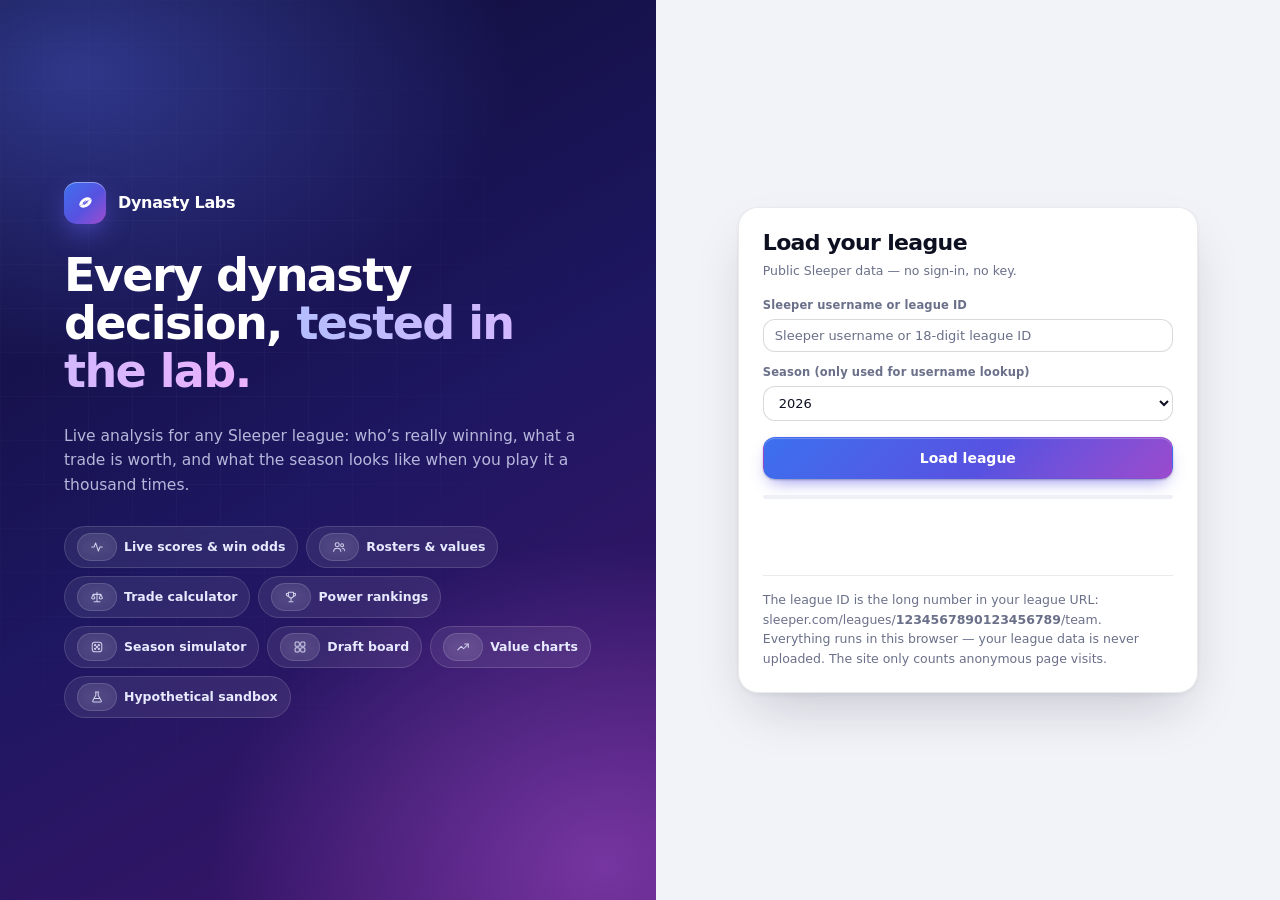
==== commit f282e4dc: "Rebrand to Dynasty Labs Page title, social-preview and install names (title, og:title, og:site_name," ====
--- a/index.html
+++ b/index.html
@@ -2,8 +2,13 @@
 <html lang="en">
 <head>
 <meta charset="utf-8">
+<!-- Content Security Policy. GitHub Pages cannot send headers, so it rides in a meta tag (which must come first).
+     Scripts: only this site and GoatCounter's counter, so injected markup cannot run inline code. Data: only the
+     hosts the app reads (Sleeper, FantasyCalc, ESPN) and the counter. Images may come from anywhere, because a team's
+     avatar is a URL its owner chose. Inline styles are allowed because the app sets them on elements. -->
+<meta http-equiv="Content-Security-Policy" content="default-src 'self'; script-src 'self' https://gc.zgo.at; style-src 'self' 'unsafe-inline'; img-src 'self' data: https:; connect-src 'self' https://api.sleeper.app https://api.sleeper.com https://api.fantasycalc.com https://site.api.espn.com https://lm-api-reads.fantasy.espn.com https://fantasy.espn.com https://coreyjohnsen.goatcounter.com; worker-src 'self'; object-src 'none'; base-uri 'self'; form-action 'none'">
 <meta name="viewport" content="width=device-width, initial-scale=1, viewport-fit=cover">
-<title>Dynasty Command Center</title>
+<title>Dynasty Labs</title>
 <meta name="description" content="Live Sleeper dynasty league analysis — rosters, trade calculator, power rankings, season simulation, draft-pick pricing and a hypothetical roster sandbox.">
 <meta name="color-scheme" content="light dark">
 <!-- the two media-matched colours are the fallback; once the page runs it keeps one plain tag in step with the theme and accent -->
@@ -13,11 +18,12 @@
 <!-- SITE-ONLY: these resolve when hosted; a bare local file just 404s them harmlessly -->
 <link rel="apple-touch-icon" href="/apple-touch-icon.png">
 <link rel="manifest" href="/site.webmanifest">
-<meta name="apple-mobile-web-app-title" content="Dynasty">
+<meta name="apple-mobile-web-app-title" content="Dynasty Labs">
 <meta name="apple-mobile-web-app-capable" content="yes">
 <meta name="mobile-web-app-capable" content="yes">
 <meta property="og:type" content="website">
-<meta property="og:title" content="Dynasty Command Center">
+<meta property="og:site_name" content="Dynasty Labs">
+<meta property="og:title" content="Dynasty Labs">
 <meta property="og:description" content="Live Sleeper dynasty league analysis — rosters, trade calculator, power rankings, season simulation, draft-pick pricing and a hypothetical roster sandbox.">
 <meta property="og:url" content="https://fantasy.johnsencorey.com/">
 <meta property="og:image" content="https://fantasy.johnsencorey.com/og-image.png">
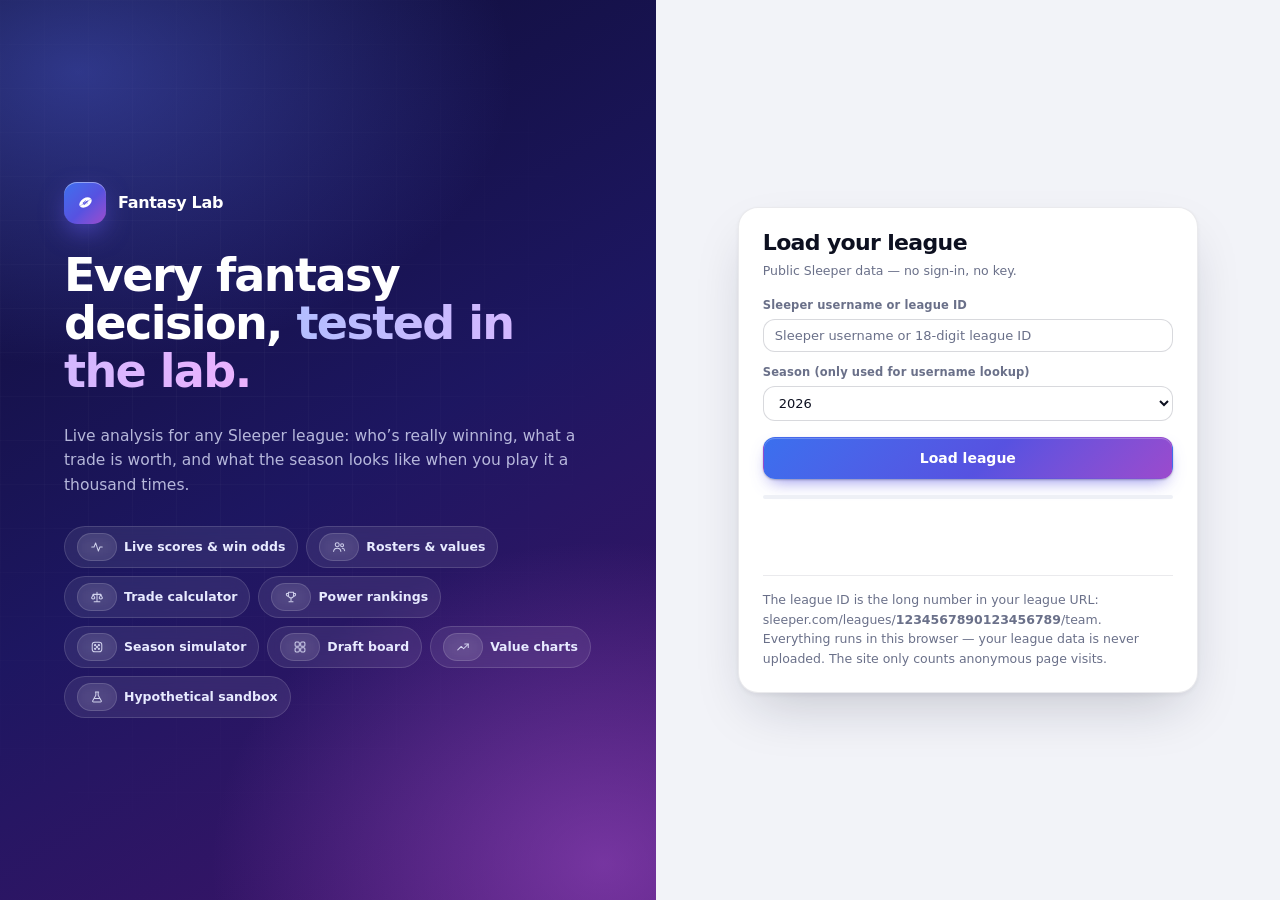
==== commit 9919c51c: "Rebrand to Fantasy Lab (fantasylab.tools); fix league switch leaving the last league's data; readabl" ====
--- a/index.html
+++ b/index.html
@@ -8,7 +8,7 @@
      avatar is a URL its owner chose. Inline styles are allowed because the app sets them on elements. -->
 <meta http-equiv="Content-Security-Policy" content="default-src 'self'; script-src 'self' https://gc.zgo.at; style-src 'self' 'unsafe-inline'; img-src 'self' data: https:; connect-src 'self' https://api.sleeper.app https://api.sleeper.com https://api.fantasycalc.com https://site.api.espn.com https://lm-api-reads.fantasy.espn.com https://fantasy.espn.com https://coreyjohnsen.goatcounter.com; worker-src 'self'; object-src 'none'; base-uri 'self'; form-action 'none'">
 <meta name="viewport" content="width=device-width, initial-scale=1, viewport-fit=cover">
-<title>Dynasty Labs</title>
+<title>Fantasy Lab</title>
 <meta name="description" content="Live Sleeper dynasty league analysis — rosters, trade calculator, power rankings, season simulation, draft-pick pricing and a hypothetical roster sandbox.">
 <meta name="color-scheme" content="light dark">
 <!-- the two media-matched colours are the fallback; once the page runs it keeps one plain tag in step with the theme and accent -->
@@ -18,15 +18,15 @@
 <!-- SITE-ONLY: these resolve when hosted; a bare local file just 404s them harmlessly -->
 <link rel="apple-touch-icon" href="/apple-touch-icon.png">
 <link rel="manifest" href="/site.webmanifest">
-<meta name="apple-mobile-web-app-title" content="Dynasty Labs">
+<meta name="apple-mobile-web-app-title" content="Fantasy Lab">
 <meta name="apple-mobile-web-app-capable" content="yes">
 <meta name="mobile-web-app-capable" content="yes">
 <meta property="og:type" content="website">
-<meta property="og:site_name" content="Dynasty Labs">
-<meta property="og:title" content="Dynasty Labs">
+<meta property="og:site_name" content="Fantasy Lab">
+<meta property="og:title" content="Fantasy Lab">
 <meta property="og:description" content="Live Sleeper dynasty league analysis — rosters, trade calculator, power rankings, season simulation, draft-pick pricing and a hypothetical roster sandbox.">
-<meta property="og:url" content="https://fantasy.johnsencorey.com/">
-<meta property="og:image" content="https://fantasy.johnsencorey.com/og-image.png">
+<meta property="og:url" content="https://fantasylab.tools/">
+<meta property="og:image" content="https://fantasylab.tools/og-image.png">
 <meta name="twitter:card" content="summary_large_image">
 <!-- /SITE-ONLY -->
 <link rel="stylesheet" href="css/tokens.css">
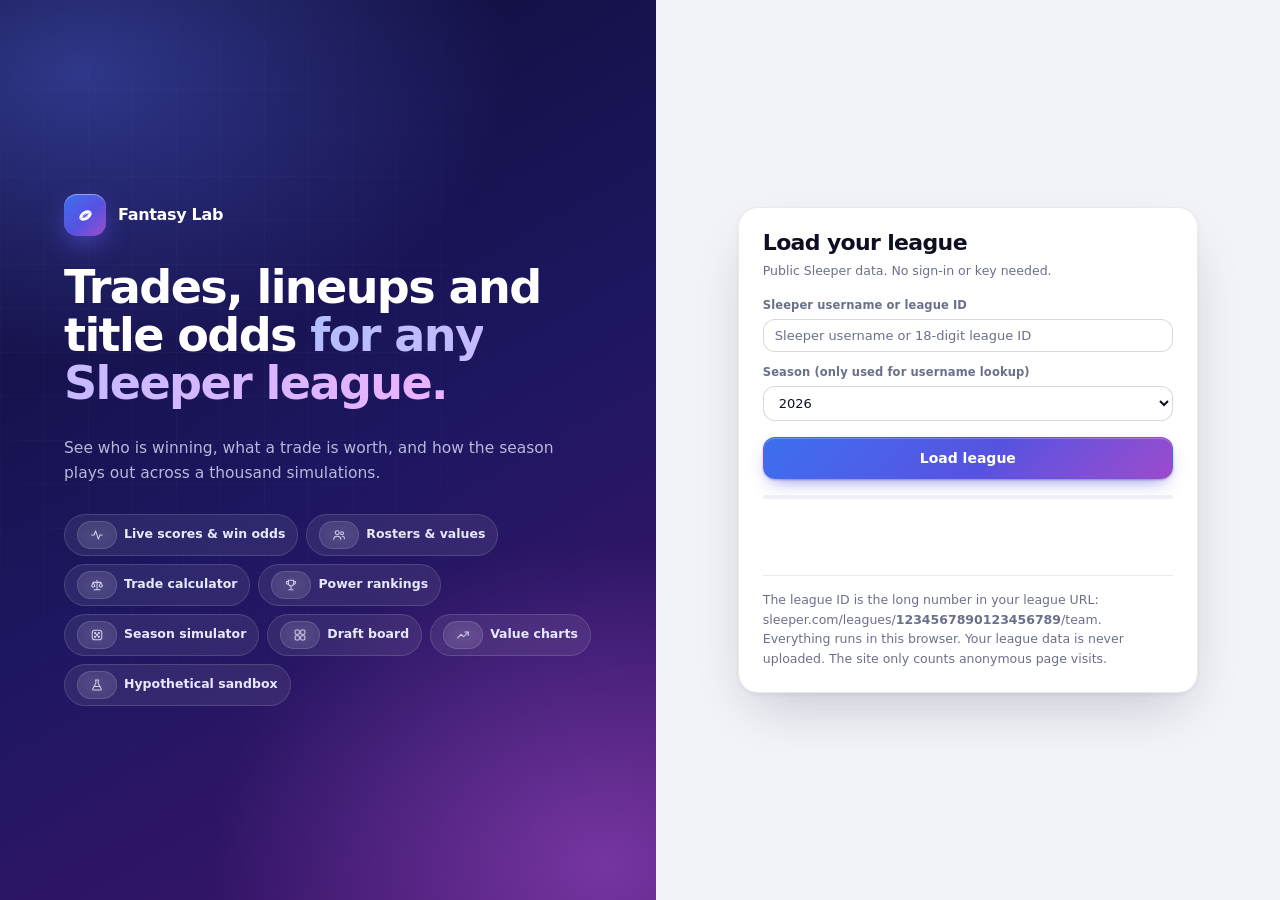
==== commit a4af17f8: "Remove AI-sounding copy; show both sides' effects in the trade finder Copy pass over everything a vi" ====
--- a/index.html
+++ b/index.html
@@ -9,7 +9,7 @@
 <meta http-equiv="Content-Security-Policy" content="default-src 'self'; script-src 'self' https://gc.zgo.at; style-src 'self' 'unsafe-inline'; img-src 'self' data: https:; connect-src 'self' https://api.sleeper.app https://api.sleeper.com https://api.fantasycalc.com https://site.api.espn.com https://lm-api-reads.fantasy.espn.com https://fantasy.espn.com https://coreyjohnsen.goatcounter.com; worker-src 'self'; object-src 'none'; base-uri 'self'; form-action 'none'">
 <meta name="viewport" content="width=device-width, initial-scale=1, viewport-fit=cover">
 <title>Fantasy Lab</title>
-<meta name="description" content="Live Sleeper dynasty league analysis — rosters, trade calculator, power rankings, season simulation, draft-pick pricing and a hypothetical roster sandbox.">
+<meta name="description" content="Live Sleeper dynasty league analysis: rosters, trade calculator, power rankings, season simulation, draft-pick pricing and a hypothetical roster sandbox.">
 <meta name="color-scheme" content="light dark">
 <!-- the two media-matched colours are the fallback; once the page runs it keeps one plain tag in step with the theme and accent -->
 <meta name="theme-color" content="#f2f3f8" media="(prefers-color-scheme: light)">
@@ -24,7 +24,7 @@
 <meta property="og:type" content="website">
 <meta property="og:site_name" content="Fantasy Lab">
 <meta property="og:title" content="Fantasy Lab">
-<meta property="og:description" content="Live Sleeper dynasty league analysis — rosters, trade calculator, power rankings, season simulation, draft-pick pricing and a hypothetical roster sandbox.">
+<meta property="og:description" content="Live Sleeper dynasty league analysis: rosters, trade calculator, power rankings, season simulation, draft-pick pricing and a hypothetical roster sandbox.">
 <meta property="og:url" content="https://fantasylab.tools/">
 <meta property="og:image" content="https://fantasylab.tools/og-image.png">
 <meta name="twitter:card" content="summary_large_image">
@@ -36,7 +36,7 @@
 <link rel="stylesheet" href="css/responsive.css">
 <!-- Anonymous visit counts (GoatCounter: no cookies, no personal data). The page-load count is switched off because
      this is one page that changes view without reloading; track() in js/core.js reports each view and a few events,
-     page names only — never the URL hash, which carries league IDs and trades. -->
+     page names only, never the URL hash, which carries league IDs and trades. -->
 <script data-goatcounter="https://coreyjohnsen.goatcounter.com/count"
         data-goatcounter-settings='{"no_onload": true}'
         async src="//gc.zgo.at/count.js"></script>
--- a/css/components.css
+++ b/css/components.css
@@ -652,3 +652,9 @@
   .hypkpi.big{padding:12px 12px}
   .hypkpi.big .val{font-size:26px}
 }
+
+/* ---- trade finder: what each side gains or loses ---- */
+.tc-deltas{display:grid;gap:6px;margin-top:10px;padding-top:9px;border-top:1px solid var(--border)}
+.tc-eff{display:flex;flex-wrap:wrap;align-items:baseline;gap:4px 16px}
+.tc-eff-who{min-width:84px;max-width:150px;overflow:hidden;text-overflow:ellipsis;white-space:nowrap}
+@media (max-width:760px){ .tc-eff-who{flex-basis:100%;max-width:none} }
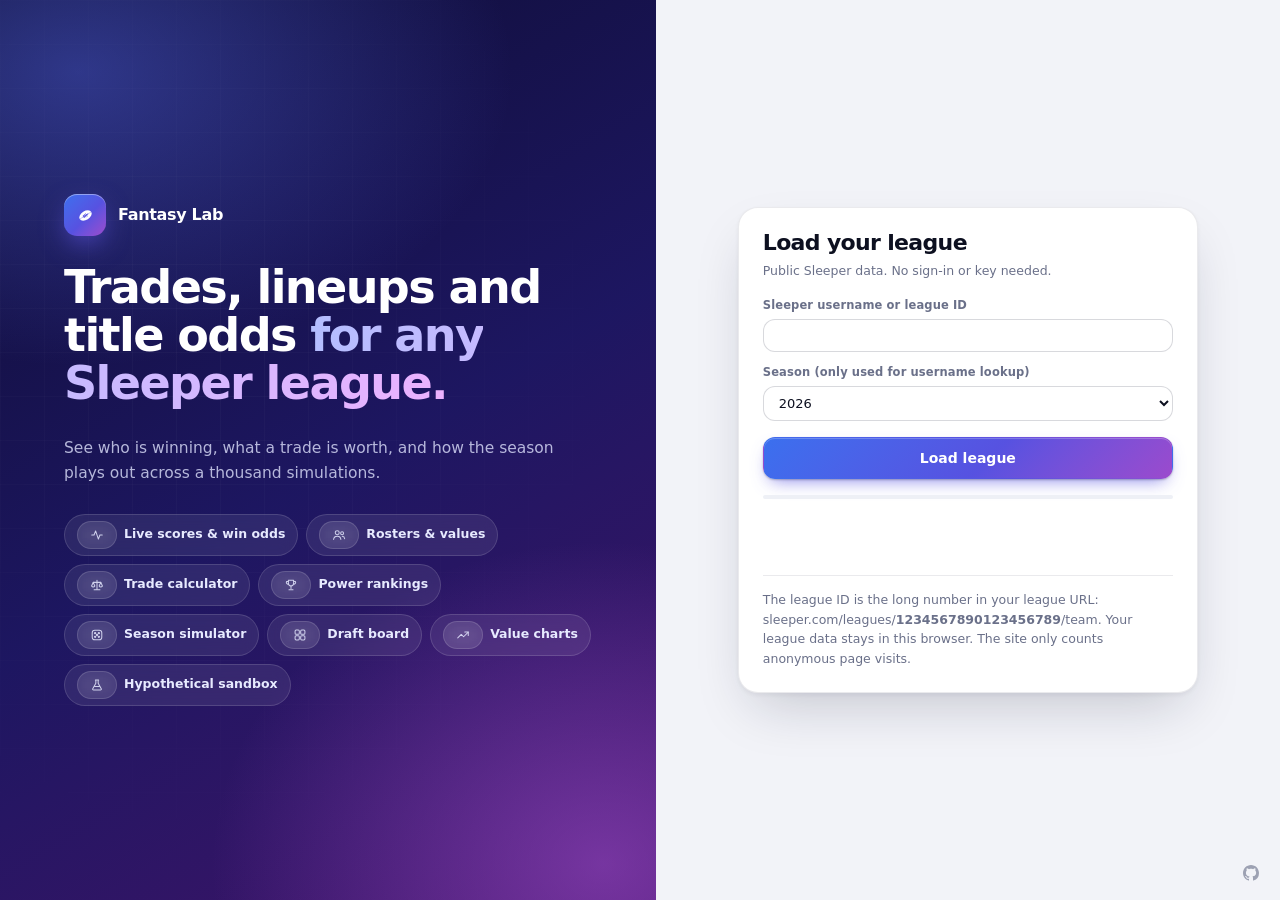
==== commit 6c9ad8a2: "Add age curves and projected value Stock Mode gains an Age curves view: what the market pays today f" ====
--- a/index.html
+++ b/index.html
@@ -57,12 +57,15 @@
 <script src="js/trade.js"></script>
 <script src="js/finder.js"></script>
 <script src="js/sim.js"></script>
+<script src="js/sim-info.js"></script>
 <script src="js/draft.js"></script>
 <script src="js/stock.js"></script>
+<script src="js/outlook.js"></script>
 <script src="js/player.js"></script>
 <script src="js/replay.js"></script>
 <script src="js/league-pages.js"></script>
 <script src="js/lineup.js"></script>
+<script src="js/lineup-sim.js"></script>
 <script src="js/scout.js"></script>
 <script src="js/trades.js"></script>
 <script src="js/week-analysis.js"></script>
--- a/css/layout.css
+++ b/css/layout.css
@@ -422,3 +422,25 @@
 @media (prefers-reduced-motion:reduce){ .ssdrawer,.ssdrawer-back{animation:none} }
 .sspc-pct{flex:none;max-width:44%;text-align:right}
 .sspc-pct span{display:block;line-height:1.25}
+
+/* ---- start/sit: simulated odds ---- */
+.ssmatch{display:grid;gap:6px;padding:12px 14px;border:1px solid var(--border);border-radius:var(--r-sm);background:var(--surface-2)}
+.ssm-top{display:flex;align-items:baseline;justify-content:space-between;gap:10px}
+.ssm-top b{font-size:22px;letter-spacing:-.03em}
+.sspc-odds{display:flex;flex-wrap:wrap;gap:4px 14px;align-items:center;line-height:1.5}
+.sspc-odds b{color:var(--text-primary)}
+.sspc-odds .up{color:var(--good-text)}
+.sspc-odds .down{color:var(--bad-text)}
+.sspc-insight{padding:9px 12px;border-left:3px solid var(--brand);border-radius:0 var(--r-sm) var(--r-sm) 0;background:var(--surface-2);color:var(--text-secondary);line-height:1.55}
+.sspc-insight b{color:var(--text-primary)}
+
+/* ---- link to the repository ---- */
+.ghlink{display:inline-grid;place-items:center;width:26px;height:26px;border-radius:8px;color:inherit;opacity:.62;transition:opacity .15s,background .15s}
+.ghlink svg{width:16px;height:16px}
+.ghlink:hover,.ghlink:focus-visible{opacity:1;background:rgba(127,133,160,.18)}
+.ghlink:focus-visible{outline:2px solid var(--brand);outline-offset:1px}
+/* pinned to the bottom corner of the sidebar even when the menu is taller than the window and scrolls */
+.side .foot .ghlink{position:fixed;left:208px;bottom:10px;z-index:5;color:rgba(190,196,224,.9);background:rgba(18,22,48,.55)}
+.sp-form{position:relative}
+.sp-form .ghlink{position:absolute;right:16px;bottom:14px;color:var(--text-muted)}
+.sheet-foot{display:flex;align-items:center;gap:8px;margin:16px 4px 0;padding-top:12px;border-top:1px solid var(--border);color:var(--text-muted)}
--- a/css/components.css
+++ b/css/components.css
@@ -184,7 +184,7 @@
   .sp-art h1{font-size:30px}
   .sp-art p{font-size:14px}
   .sp-feats{display:none}
-  .sp-form{padding:18px 14px 30px;margin-top:-22px;position:relative}
+  .sp-form{padding:22px 14px 30px}
 }
 
 .tradebox{border:1.5px dashed var(--border-strong);border-radius:var(--r);min-height:84px;padding:9px;display:flex;flex-direction:column;gap:6px;background:var(--surface-2)}
@@ -654,7 +654,72 @@
 }
 
 /* ---- trade finder: what each side gains or loses ---- */
-.tc-deltas{display:grid;gap:6px;margin-top:10px;padding-top:9px;border-top:1px solid var(--border)}
-.tc-eff{display:flex;flex-wrap:wrap;align-items:baseline;gap:4px 16px}
-.tc-eff-who{min-width:84px;max-width:150px;overflow:hidden;text-overflow:ellipsis;white-space:nowrap}
-@media (max-width:760px){ .tc-eff-who{flex-basis:100%;max-width:none} }
+.tc-deltas{display:flex;justify-content:space-between;align-items:baseline;gap:6px 24px;flex-wrap:wrap;margin-top:10px;padding-top:9px;border-top:1px solid var(--border)}
+.tc-eff{display:flex;flex-wrap:wrap;align-items:baseline;gap:4px 16px;min-width:0}
+.tc-eff.r{justify-content:flex-end;text-align:right;margin-left:auto}
+.tc-eff-who{max-width:150px;overflow:hidden;text-overflow:ellipsis;white-space:nowrap}
+@media (max-width:760px){ .tc-deltas{display:grid} .tc-eff.r{justify-content:flex-start;text-align:left;margin-left:0} .tc-eff-who{flex-basis:100%;max-width:none} }
+
+/* ---- simulator: "how it works" popup ---- */
+.simctl .siminfo{flex:none;margin-left:auto;align-self:center}
+.siminfo .ic svg{width:15px;height:15px}
+body.imodal-open{overflow:hidden}
+.imodal-back{position:fixed;inset:0;z-index:500;display:grid;place-items:center;padding:24px;background:rgba(8,10,24,.55);-webkit-backdrop-filter:blur(3px);backdrop-filter:blur(3px);animation:fade .18s both}
+.imodal{position:relative;width:100%;max-width:760px;max-height:min(86vh,860px);display:flex;flex-direction:column;background:var(--surface-1);border:1px solid var(--border);border-radius:20px;box-shadow:var(--shadow-lg);overflow:hidden;animation:rise .25s var(--ease) both}
+.imodal .grab{display:none}
+.imodal-head{flex:none;display:flex;align-items:flex-start;justify-content:space-between;gap:12px;padding:18px 20px 10px}
+.imodal-head h3{margin:0;font-size:19px;letter-spacing:-.02em}
+.imodal-x{flex:none;display:grid;place-items:center;width:34px;height:34px;border-radius:10px;border:1px solid var(--border);background:var(--surface-2);color:var(--text-secondary);cursor:pointer}
+.imodal-x .ic svg{width:17px;height:17px}
+.imodal-x:hover{color:var(--text-primary);border-color:var(--border-strong)}
+.imodal-x:focus-visible,.si-chip:focus-visible{outline:2px solid var(--brand);outline-offset:2px}
+.si-nav{flex:none;display:flex;gap:6px;overflow-x:auto;padding:2px 20px 12px;border-bottom:1px solid var(--border);scrollbar-width:none}
+.si-nav::-webkit-scrollbar{display:none}
+.si-chip{flex:none;padding:5px 11px;border-radius:99px;border:1px solid var(--border);background:var(--surface-2);color:var(--text-secondary);font:inherit;font-size:12px;font-weight:600;cursor:pointer;white-space:nowrap}
+.si-chip:hover{color:var(--text-primary);border-color:var(--border-strong)}
+.imodal-body{position:relative;overflow-y:auto;padding:6px 20px 24px;overscroll-behavior:contain;outline:none}
+.si-sec{padding-top:16px}
+.si-sec h4{margin:0 0 8px;font-size:15px;letter-spacing:-.01em}
+.si-sec p{margin:0 0 10px;color:var(--text-secondary);font-size:13.5px;line-height:1.65}
+.si-sec p b,.si-sec li b{color:var(--text-primary)}
+.si-sec ul{margin:0 0 10px;padding-left:20px;color:var(--text-secondary);font-size:13.5px;line-height:1.65}
+.si-sec li{margin-bottom:6px}
+.si-here{margin:12px 0 4px;padding:12px 14px;border:1px solid var(--border);border-left:3px solid var(--brand,var(--s1));border-radius:12px;background:var(--surface-2)}
+.si-here-h{font-size:10.5px;font-weight:720;letter-spacing:.1em;text-transform:uppercase;color:var(--text-muted);margin-bottom:6px}
+.si-here ul{margin:0}
+.si-table{margin:4px 0 12px;border:1px solid var(--border);border-radius:12px;overflow:hidden;font-size:12.5px}
+.si-tr{display:grid;grid-template-columns:70px minmax(0,1.6fr) minmax(0,1fr);gap:8px;padding:7px 12px;align-items:baseline;color:var(--text-secondary)}
+.si-tr+.si-tr{border-top:1px solid var(--border)}
+.si-th{background:var(--surface-3);font-size:10.5px;font-weight:720;letter-spacing:.08em;text-transform:uppercase;color:var(--text-muted)}
+.si-tr b{color:var(--text-primary)}
+.si-pre{display:none;font-style:normal}
+@media (max-width:760px){
+  .imodal-back{align-items:end;padding:0;place-items:end stretch}
+  .imodal{max-width:none;max-height:88dvh;border-radius:22px 22px 0 0;border-bottom:0;animation:slideup .3s var(--ease) both}
+  .imodal .grab{display:block;width:38px;height:4px;border-radius:4px;background:var(--axis);margin:9px auto 0}
+  .imodal-head{padding:12px 16px 8px}
+  .si-nav{padding:2px 16px 10px}
+  .imodal-body{padding:4px 16px calc(22px + env(safe-area-inset-bottom))}
+  .si-tr{grid-template-columns:48px minmax(0,1fr)}
+  .si-th{display:none}
+  .si-pre{display:inline}
+  .si-tr span:last-child{grid-column:2;font-size:11.5px;color:var(--text-muted)}
+}
+@media (prefers-reduced-motion:reduce){.imodal,.imodal-back{animation:none}}
+
+/* lineups after a trade: one column per team, slot by slot */
+.lucmps{display:grid;gap:14px;grid-template-columns:repeat(auto-fit,minmax(min(320px,100%),1fr))}
+.lucmp{border:1px solid var(--border);border-top:3px solid var(--c);border-radius:var(--r-sm);padding:10px 12px;background:var(--surface-2);min-width:0}
+.lucmp.a{--c:var(--s1)}
+.lucmp.b{--c:var(--s2)}
+.lucmp-hd{display:flex;align-items:center;gap:6px;padding-bottom:8px;margin-bottom:4px;border-bottom:1px solid var(--border)}
+.lurows{display:grid}
+.lurow{display:grid;grid-template-columns:52px minmax(0,1fr) auto;gap:8px;align-items:center;padding:5px 0;border-bottom:1px dashed var(--border)}
+.lurow:last-child{border-bottom:0}
+.lurow.chg{background:color-mix(in oklab,var(--c) 7%,transparent);border-radius:6px;padding-inline:4px;margin-inline:-4px}
+.luslot{text-align:center}
+.lumain{min-width:0}
+.lumain .plink{overflow:hidden;text-overflow:ellipsis;white-space:nowrap}
+.lunew{flex:none;border-color:var(--good);color:var(--good-text)}
+.luv{font-weight:600;font-size:12.5px}
+.luout{margin-top:8px}
